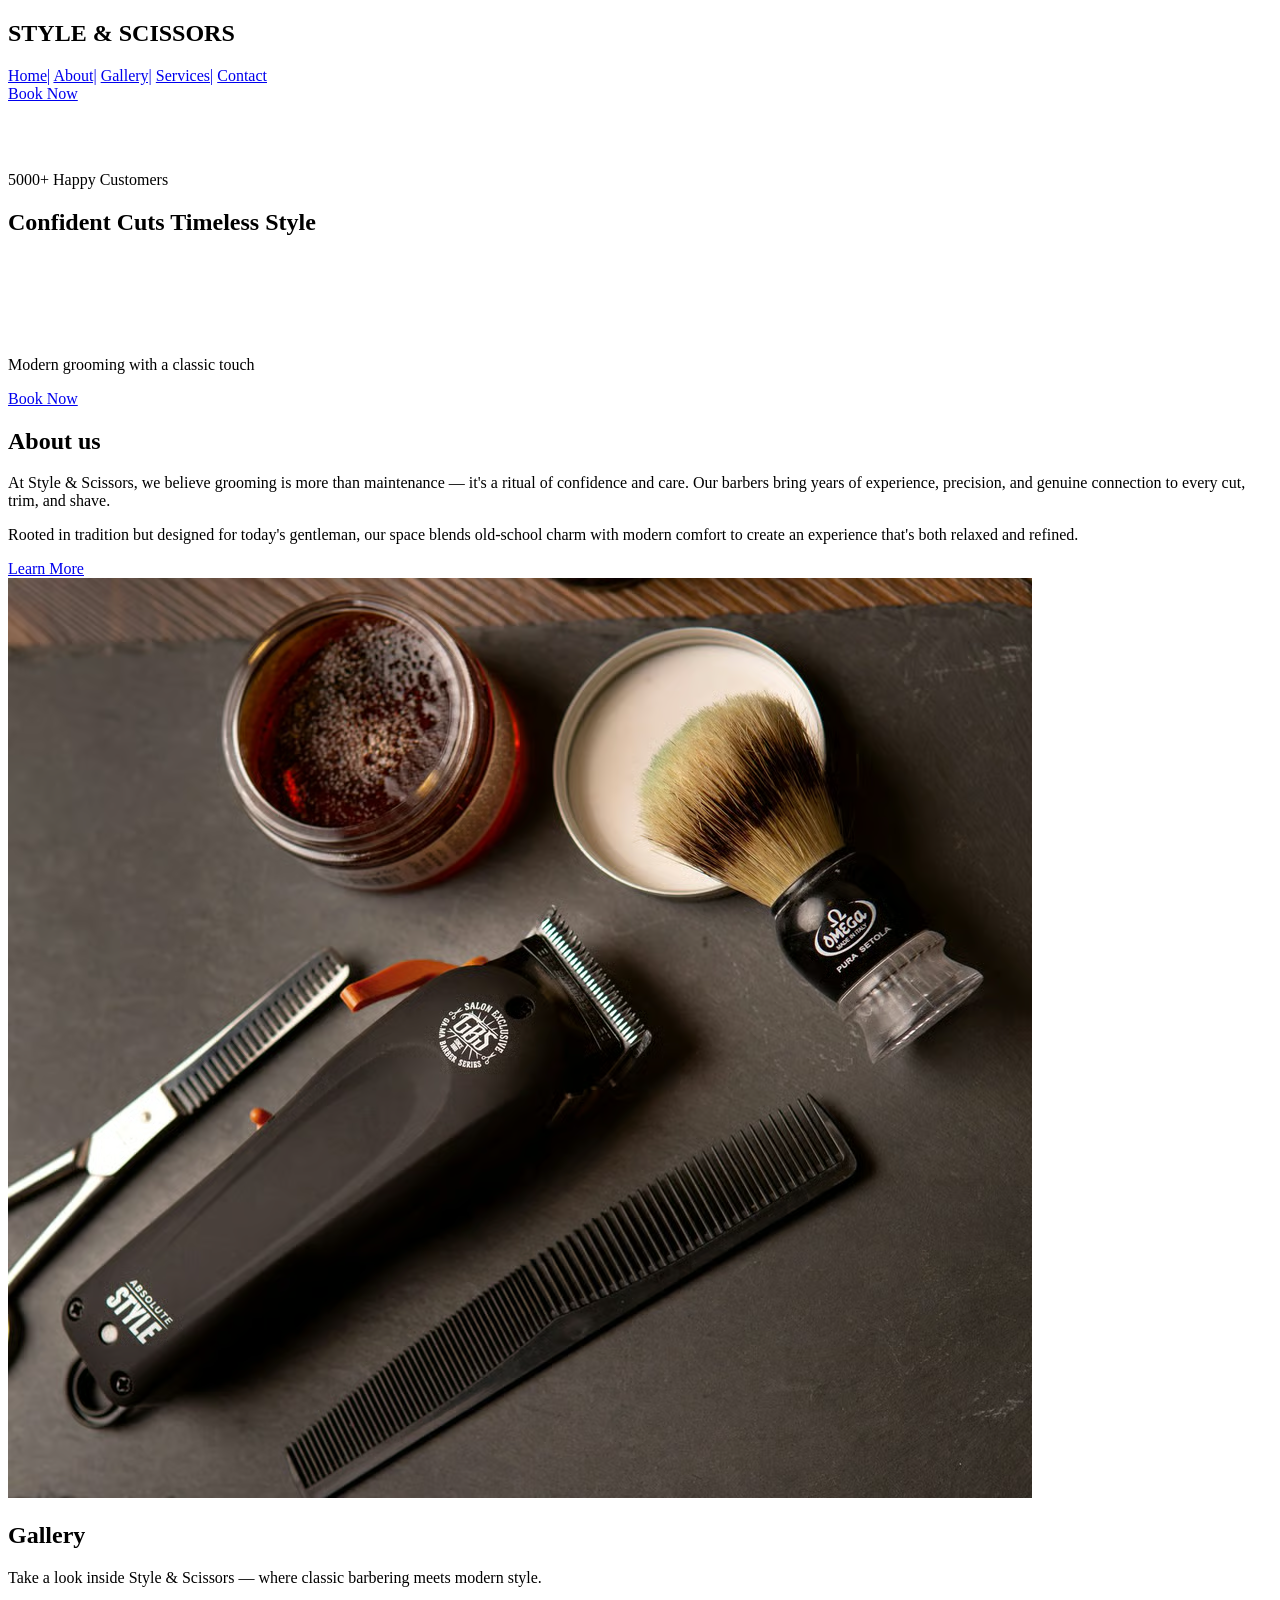
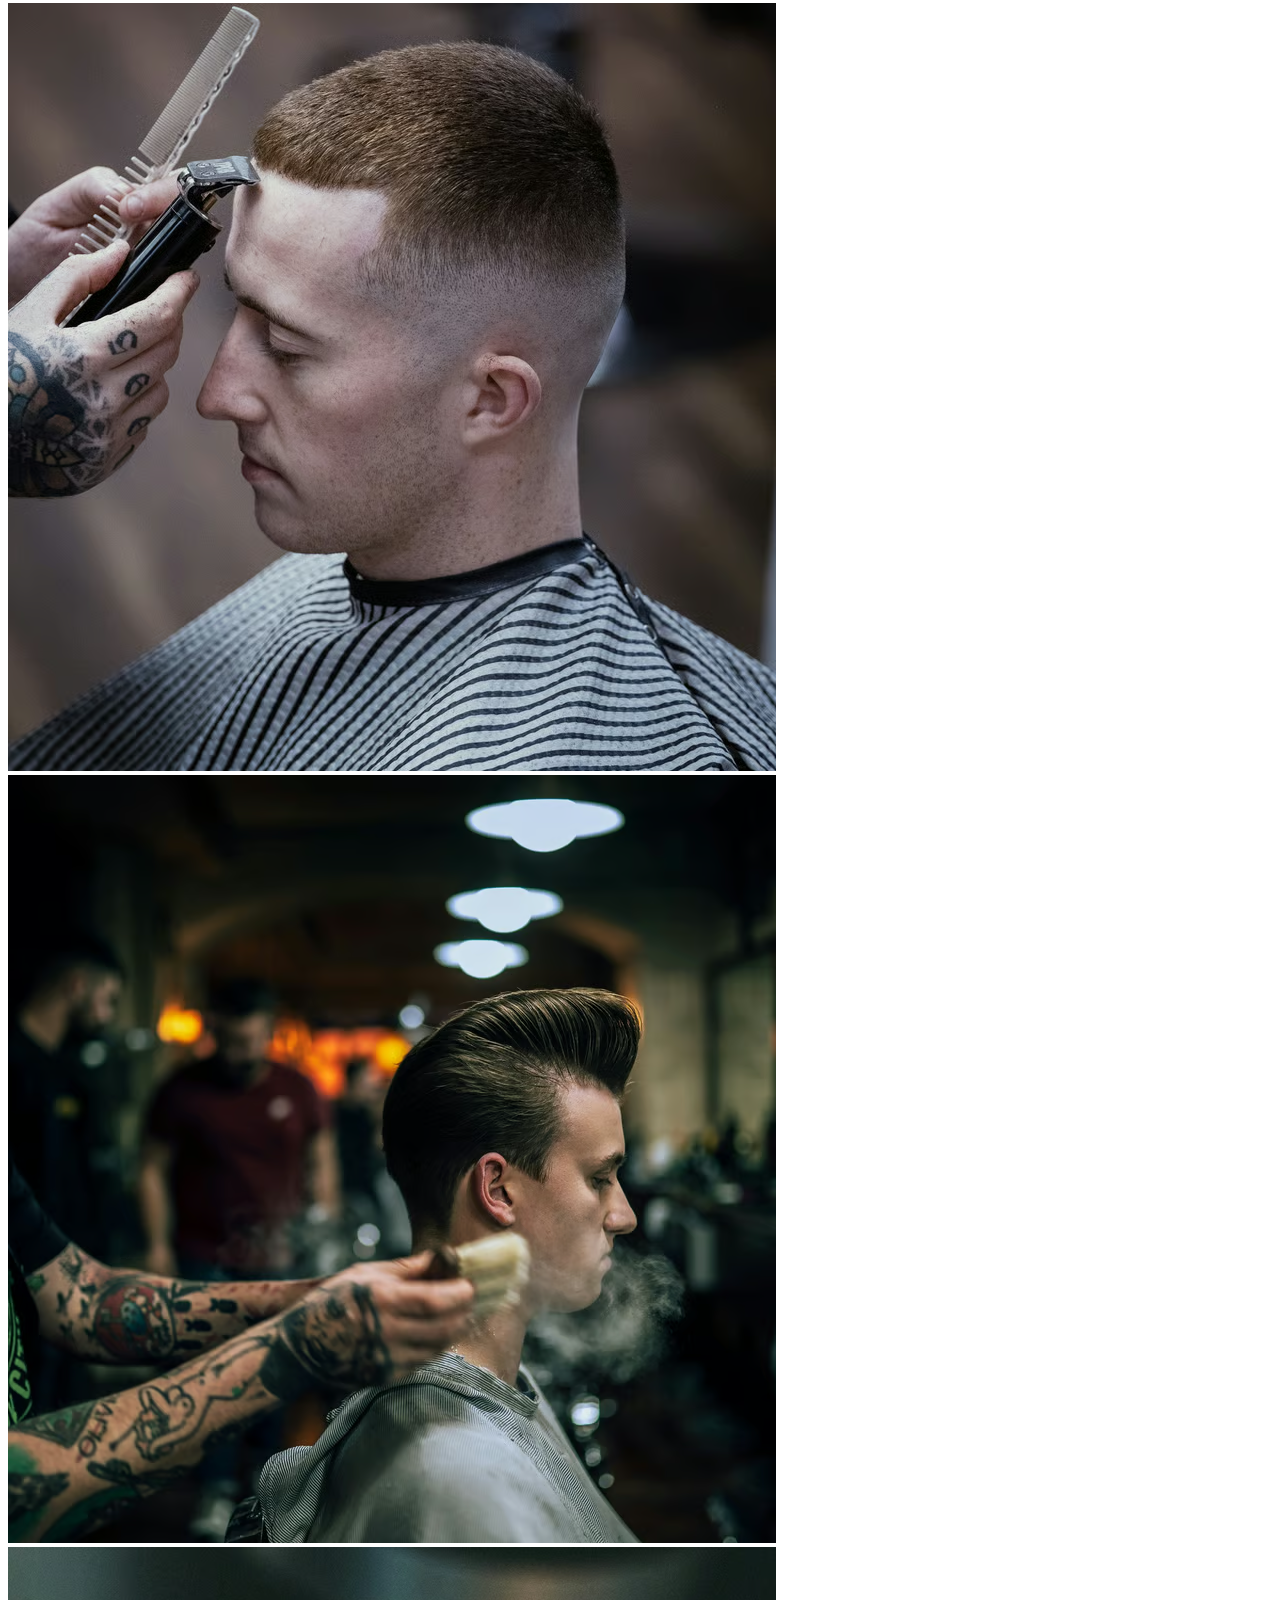
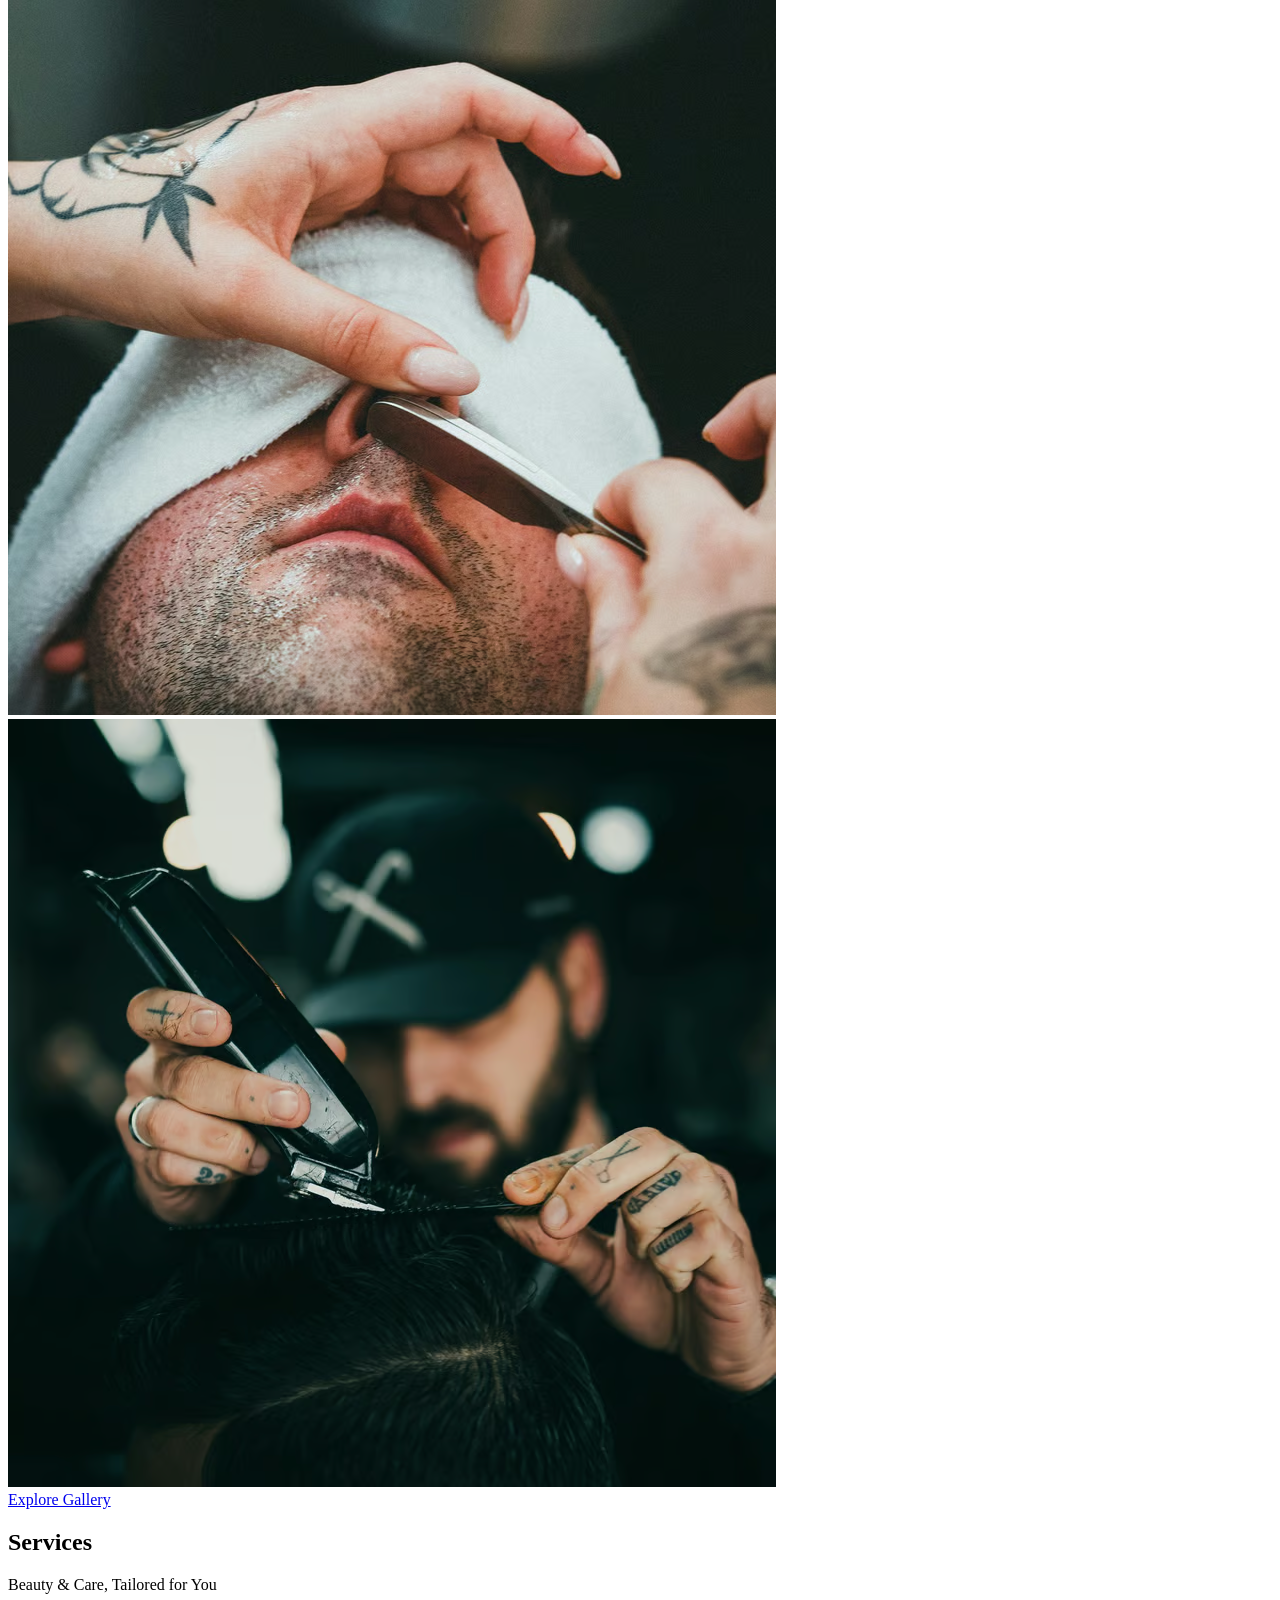
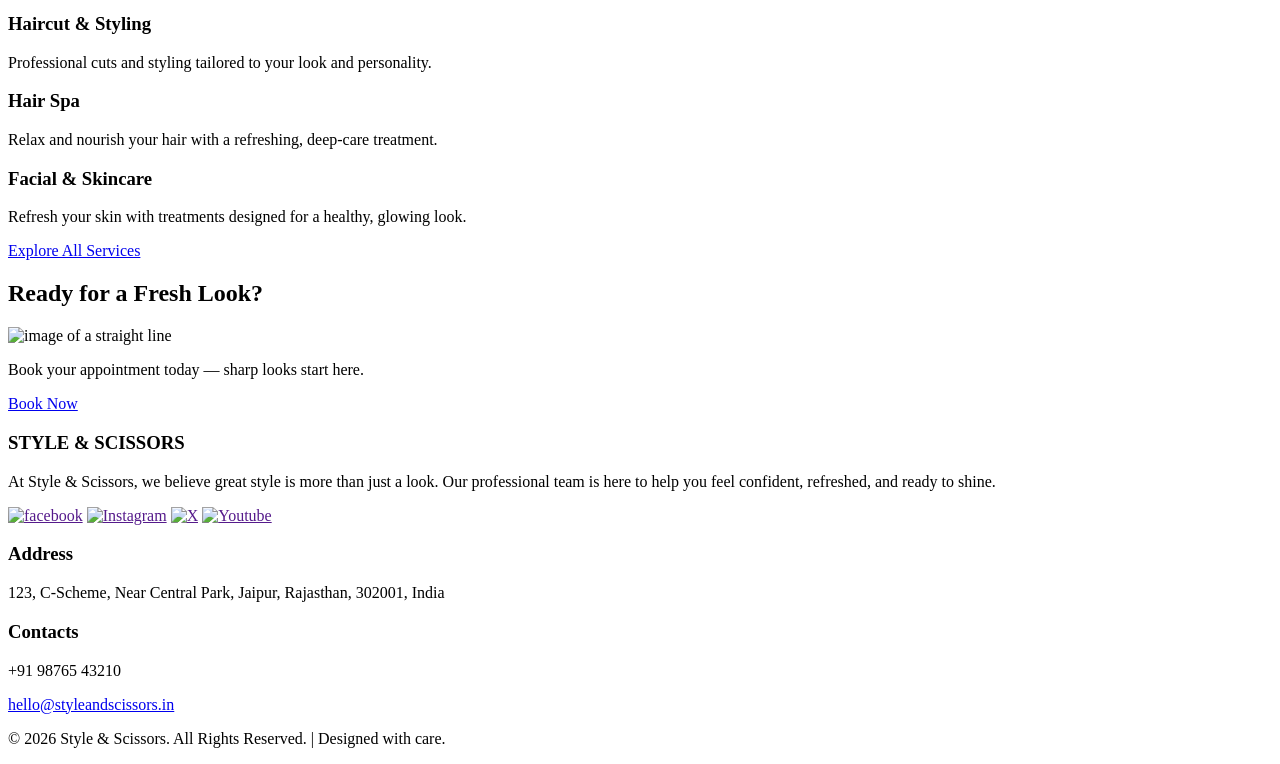
==== index.html @ ed8be176 "Initial commit" ====
<!DOCTYPE html>
<html lang="en">
<head>
    <meta charset="UTF-8">
    <meta name="viewport" content="width=device-width, initial-scale=1.0">
    <title>Style & Scissors | Home</title>
    <link rel="stylesheet" href="style.css">
</head>
<body>
    <nav>
        <div>
        <header>
            <h1>STYLE & SCISSORS</h1>
        </header>
            <div>
            <a href="index.html">Home|</a>
            <a href="about.html">About|</a>
            <a href="gallery.html">Gallery|</a>
            <a href="service.html">Services|</a>
            <a href="contact.html">Contact</a>
            </div>
        </div>
        <div>
            <a href="booking.html">Book Now</a>
        </div>
    </nav>
    <section>
        <div>
            <img src="white-5-stars.png" alt="image of five stars">      
            <p>5000+ Happy Customers</p>
        </div>
        <div>
            <h1>Confident Cuts Timeless Style</h1>
        </div>
        <div>
            <img src="divider-white.png" alt="image of a thin broad line">                  
        </div>
        <div>
            <p>Modern grooming with a classic touch</p>
        </div>
        <div>
            <a href="booking.html">Book Now</a>
        </div>
    </section>
    <section>
        <div>
            <div>
                <h2>About us</h2>
            </div>
            <div>
                <p>At Style & Scissors, we believe grooming is more than maintenance — it's a ritual of confidence and care. Our barbers bring years of experience, precision, and genuine connection to every cut, trim, and shave.</p>
            </div>
            <div>
                <p>Rooted in tradition but designed for today's gentleman, our space blends old-school charm with modern comfort to create an experience that's both relaxed and refined.</p>
            </div>
            <div>
            <a href="about.html">Learn More</a>
            </div>
        </div>
        <div>
            <img src="home-page-about-us.avif" alt="image of a grooming">
        </div>
    </section>
    <section>
        <div>
            <h2>Gallery</h2>
        </div>
        <div>
            <p>Take a look inside Style & Scissors — where classic barbering meets modern style.</p>
        </div>
        <div>
            <img src="homepage-gallery-pic-1.avif" alt="image of a haircut">
            <img src="homepage-gallery-pic-2.avif" alt="image of a haircut">
            <img src="homepage-gallery-pic-3.avif" alt="image of a haircut">
            <img src="homepage-gallery-pic-4.avif" alt="image of a haircut">
        </div>
        <div>
            <a href="gallery.html">Explore Gallery</a> 
        </div>
    </section>
    <section>
        <div>
            <h2>Services</h2>
        </div>
        <div>
            <p>Beauty & Care, Tailored for You</p>
        </div>
        <div>
            <div>
                <div>
                    <h3>Haircut & Styling</h3>
                </div>
                <div>
                    <p>Professional cuts and styling tailored to your look and personality.</p>
                </div>
            </div>
            <div>
                <div>
                    <h3>Hair Spa</h3>
                </div>
                <div>
                    <p>Relax and nourish your hair with a refreshing, deep-care treatment.</p>
                </div>
            </div>
            <div>
                <div>
                    <h3>Facial & Skincare</h3>
                </div>
                <div>
                    <p>Refresh your skin with treatments designed for a healthy, glowing look.</p>
                </div>
            </div>
        </div>
        <div>
            <a href="service.html">Explore All Services</a>
        </div>
    </section>
    <section>
        <div>
            <h2>Ready for a Fresh Look?</h2>
        </div>
        <div>
            <img src="" alt="image of a straight line ">
        </div>
        <div>
            <p>Book your appointment today — sharp looks start here.</p>
        </div>
        <div>
            <a href="booking.html">Book Now</a>
        </div>
    </section>
    <footer>
        <div>
           <div>
            <h3>STYLE & SCISSORS</h3>
           </div>
           <div>
            <p>At Style & Scissors, we believe great style is more than just a look. Our professional team is here to help you feel confident, refreshed, and ready to shine.</p>
           </div>
           <div>
            <a href=""><img src="" alt="facebook"></a>
            <a href=""><img src="" alt="Instagram"></a>
            <a href=""><img src="" alt="X"></a>
            <a href=""><img src="" alt="Youtube"></a>
           </div>
        </div>
        <div>
            <div>
                <h3>Address</h3>
            </div>
            <div>
                <p>123, C-Scheme, Near Central Park, Jaipur, Rajasthan, 302001, India</p>
            </div>
        </div>
        <div>
            <div>
                <h3>Contacts</h3>
            </div>
            <div>
                <p>+91 98765 43210</p>
                <p><a href="mailto:hello@styleandscissors.in">hello@styleandscissors.in</a></p>
            </div>
        </div>
        <div>
            <p>© 2026 Style & Scissors. All Rights Reserved. | Designed with care.</p>
        </div>
    </footer>
</body>
</html>
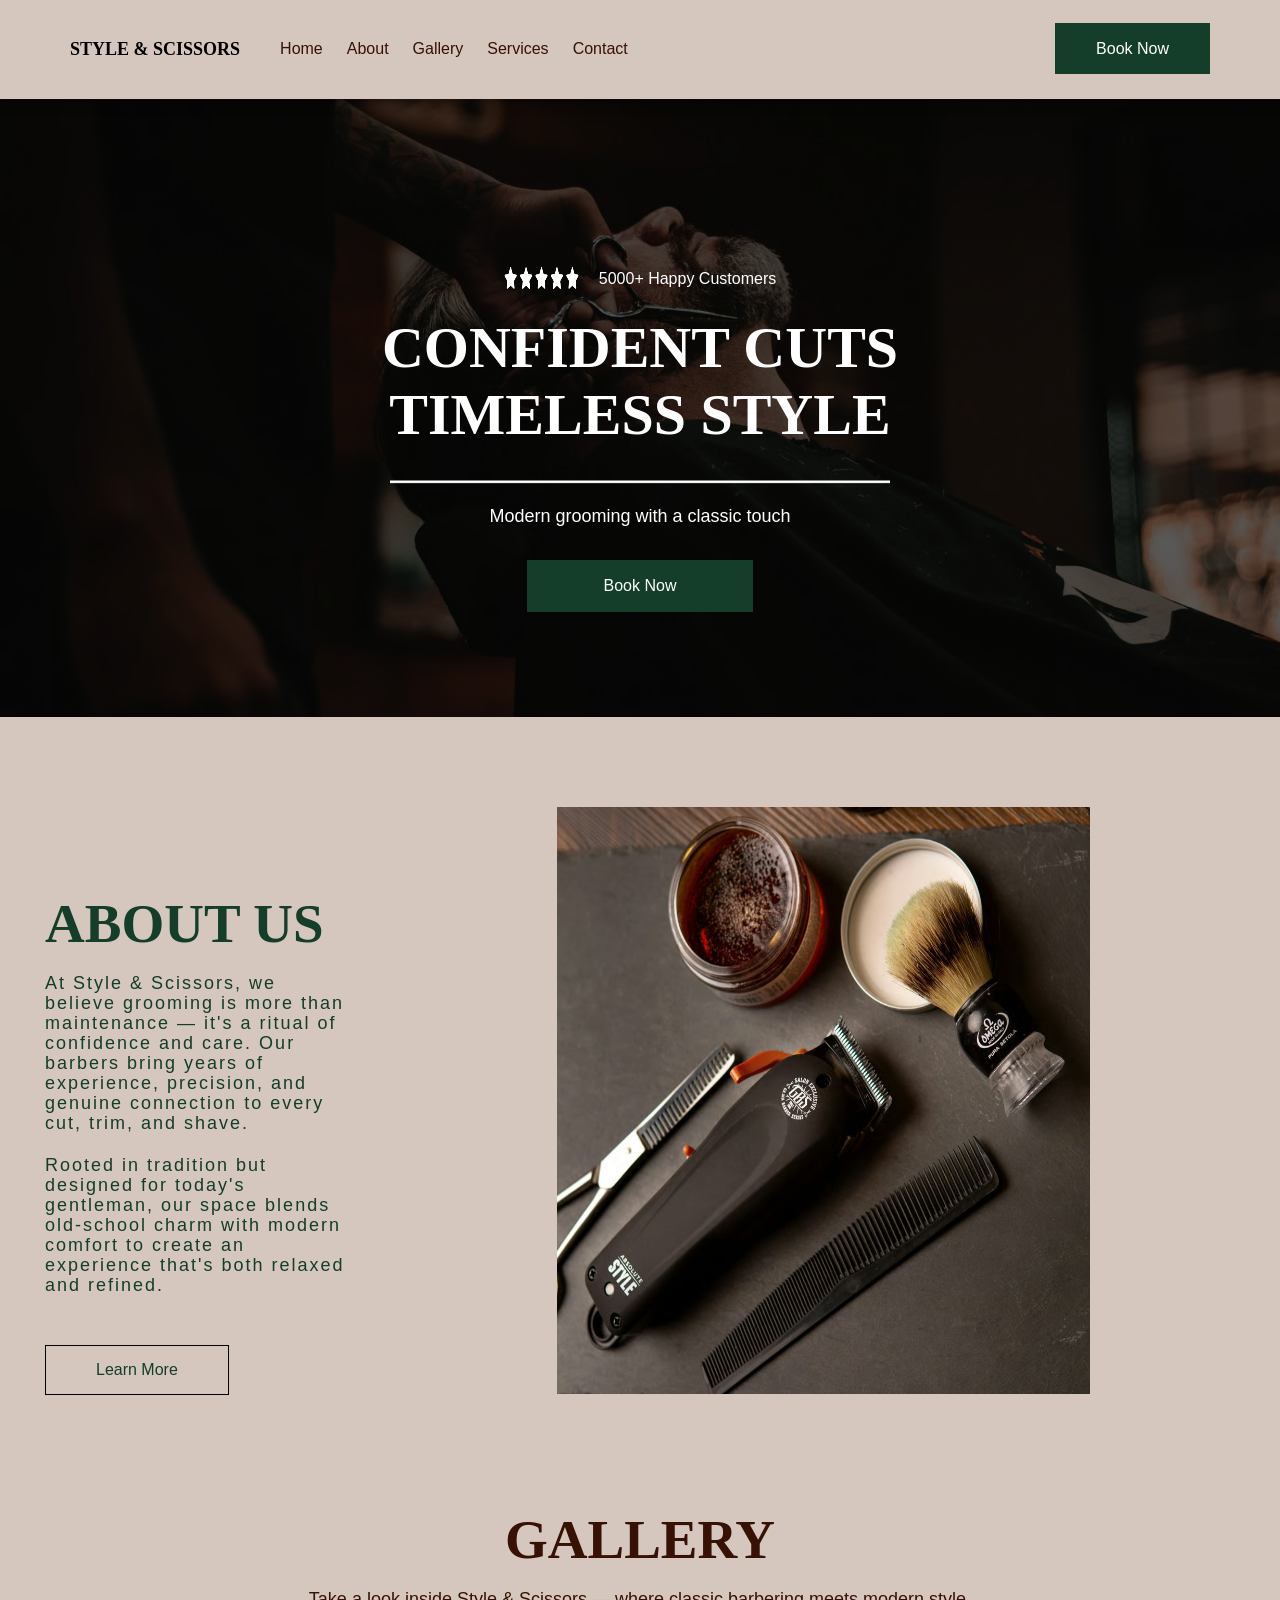
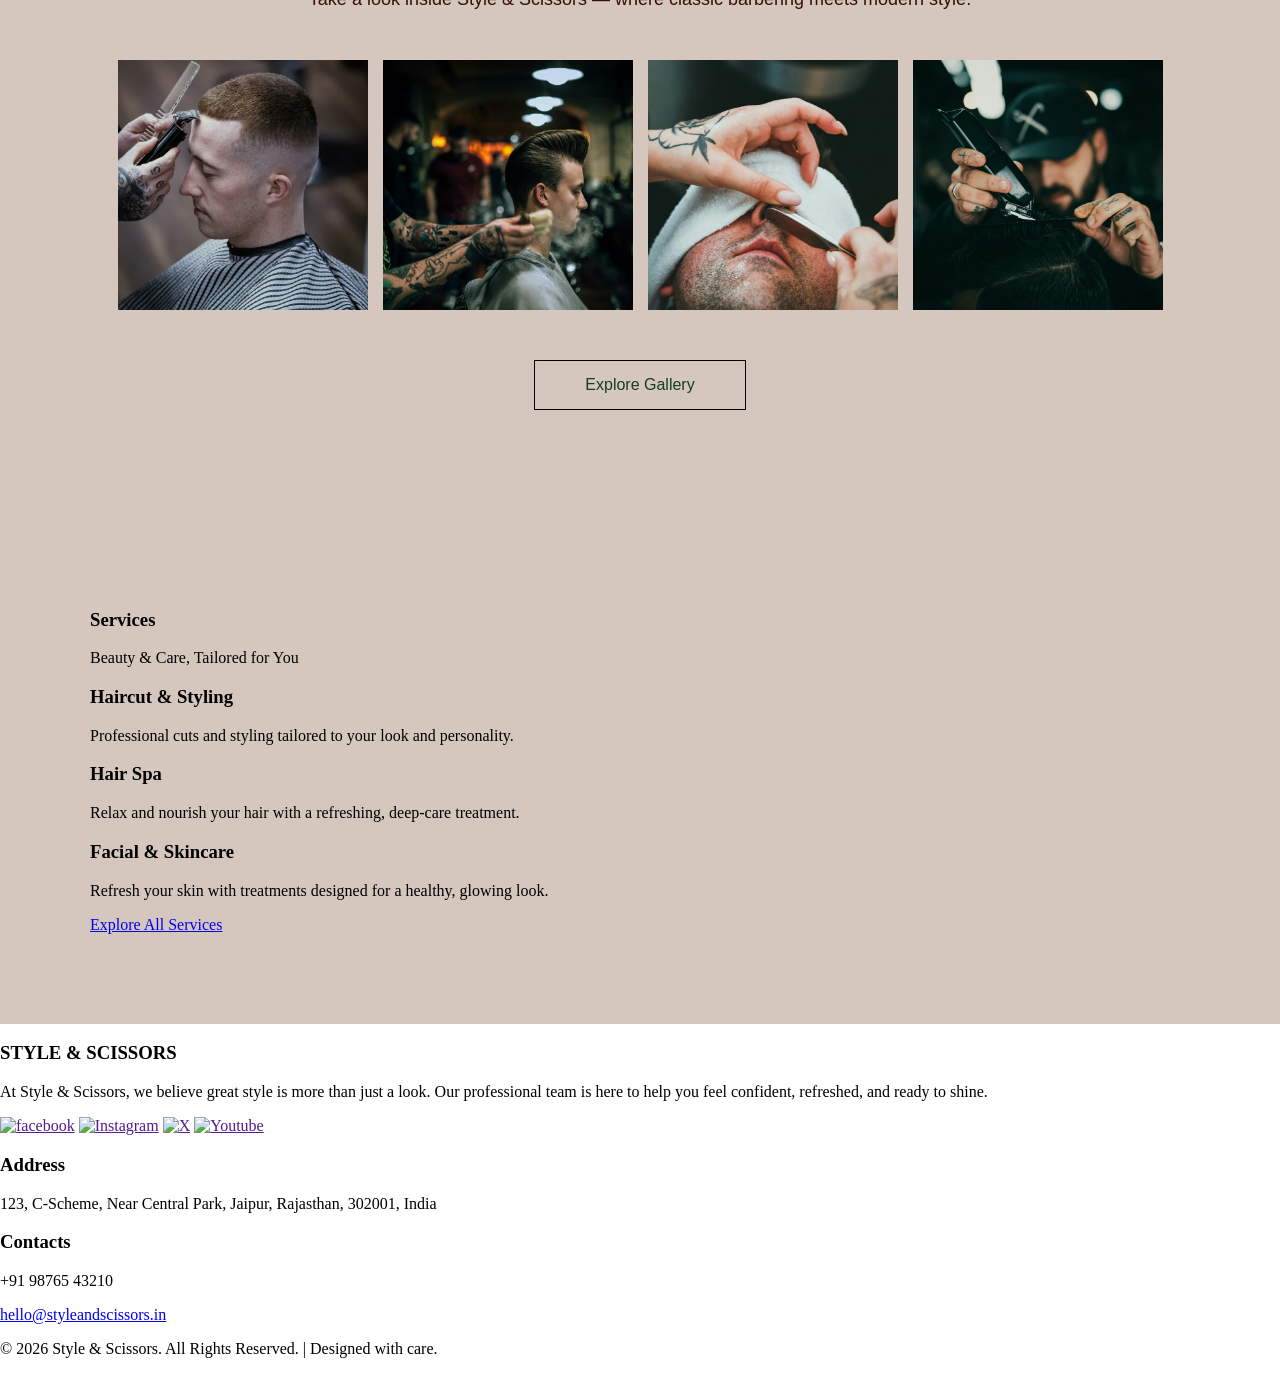
==== commit 0231bd78: "made changes in the html of the index page and majorly comleted the Css of index page" ====
--- a/index.html
+++ b/index.html
@@ -7,80 +7,83 @@
     <link rel="stylesheet" href="style.css">
 </head>
 <body>
-    <nav>
+    <nav id="homepage_navbar">
+        <div id="logo_nav_alingment_div">
+           <header id="home-page-logo-header">
+             <h1>STYLE & SCISSORS</h1>
+           </header>
+           <div id="navbar_links_home_page_div">
+            <a class="navbar_links_home_page" href="index.html">Home</a>
+            <a class="navbar_links_home_page" href="about.html">About</a>
+            <a class="navbar_links_home_page" href="gallery.html">Gallery</a>
+            <a class="navbar_links_home_page" href="service.html">Services</a>
+            <a class="navbar_links_home_page" href="contact.html">Contact</a>
+            </div>
+        </div>
+        <div id="booknow_link_navbar">
+            <a id="booknow_link_homepage" href="booking.html">Book Now</a>
+        </div>
+    </nav>
+    <section>
+        <img id="background_image_for_the_hero_section" src="background image home page.avif" alt="background image">
+    </section>
+    <section id="hero_section_homepage">
+        <div id="div_for_5stars_and_para">
+            <img id="id_for_herosection_5star" src="white-5-stars.png" alt="image of five stars">      
+            <p id="id_for_herosection_5000">5000+ Happy Customers</p>
+        </div>
+        <div >
+            <h1 id="for2ndh2inherosection">Confident Cuts<br>Timeless Style</h1>
+        </div>
+        <div id="id_for_herosection_divider_white">
+            <img id="id_for_herosection_divider_white_image" src="divider-white.png" alt="image of a thin broad line">                  
+        </div>
         <div>
-        <header>
-            <h1>STYLE & SCISSORS</h1>
-        </header>
+            <p id="for_tagline_hero_section">Modern grooming with a classic touch</p>
+        </div>
+        <div id="booknow_link_hero_section_div">
+            <a id="booknow_link_hero_section" href="booking.html">Book Now</a>
+        </div>
+    </section>
+    <section id="id_for_aboutus_section">
+        <div>
             <div>
-            <a href="index.html">Home|</a>
-            <a href="about.html">About|</a>
-            <a href="gallery.html">Gallery|</a>
-            <a href="service.html">Services|</a>
-            <a href="contact.html">Contact</a>
+                <h3 id="heading_for_about_us_section">About us</h3>
+            </div>
+            <div>
+                <p class="para_for_about_us_homepage">At Style & Scissors, we believe grooming is more than maintenance — it's a ritual of confidence and care. Our barbers bring years of experience, precision, and genuine connection to every cut, trim, and shave.</p>
+            </div>
+            <div>
+                <p class="para_for_about_us_homepage">Rooted in tradition but designed for today's gentleman, our space blends old-school charm with modern comfort to create an experience that's both relaxed and refined.</p>
+            </div>
+            <div id="learn_more_link_for_about_us_section_div">
+            <a id="learn_more_link_for_about_us_section" href="about.html">Learn More</a>
             </div>
         </div>
         <div>
-            <a href="booking.html">Book Now</a>
+            <img id="id_for_aboutsection_trimmer_brush_image" src="home-page-about-us.avif" alt="image of a grooming">
         </div>
-    </nav>
-    <section>
-        <div>
-            <img src="white-5-stars.png" alt="image of five stars">      
-            <p>5000+ Happy Customers</p>
+    </section>
+    <section id="id_for_gallery_section">
+        <div id="heading_for_gallery_section_div">
+            <h3 id="heading_for_gallery_section">Gallery</h3>
         </div>
         <div>
-            <h1>Confident Cuts Timeless Style</h1>
+            <p id="tagline_for_gallery_homepage">Take a look inside Style & Scissors — where classic barbering meets modern style.</p>
         </div>
-        <div>
-            <img src="divider-white.png" alt="image of a thin broad line">                  
+        <div id="div_for_gallery_images_homepage">
+            <img class="images_for_gallery_homepage" src="homepage-gallery-pic-1.avif" alt="image of a haircut">
+            <img class="images_for_gallery_homepage" src="homepage-gallery-pic-2.avif" alt="image of a haircut">
+            <img class="images_for_gallery_homepage" src="homepage-gallery-pic-3.avif" alt="image of a haircut">
+            <img class="images_for_gallery_homepage" src="homepage-gallery-pic-4.avif" alt="image of a haircut">
         </div>
-        <div>
-            <p>Modern grooming with a classic touch</p>
-        </div>
-        <div>
-            <a href="booking.html">Book Now</a>
+        <div id="explore_gallery_link_for_gallery_section_div">
+            <a id="explore_gallery_link_for_gallery_section" href="gallery.html">Explore Gallery</a> 
         </div>
     </section>
-    <section>
+    <section id="id_for_service_section">
         <div>
-            <div>
-                <h2>About us</h2>
-            </div>
-            <div>
-                <p>At Style & Scissors, we believe grooming is more than maintenance — it's a ritual of confidence and care. Our barbers bring years of experience, precision, and genuine connection to every cut, trim, and shave.</p>
-            </div>
-            <div>
-                <p>Rooted in tradition but designed for today's gentleman, our space blends old-school charm with modern comfort to create an experience that's both relaxed and refined.</p>
-            </div>
-            <div>
-            <a href="about.html">Learn More</a>
-            </div>
-        </div>
-        <div>
-            <img src="home-page-about-us.avif" alt="image of a grooming">
-        </div>
-    </section>
-    <section>
-        <div>
-            <h2>Gallery</h2>
-        </div>
-        <div>
-            <p>Take a look inside Style & Scissors — where classic barbering meets modern style.</p>
-        </div>
-        <div>
-            <img src="homepage-gallery-pic-1.avif" alt="image of a haircut">
-            <img src="homepage-gallery-pic-2.avif" alt="image of a haircut">
-            <img src="homepage-gallery-pic-3.avif" alt="image of a haircut">
-            <img src="homepage-gallery-pic-4.avif" alt="image of a haircut">
-        </div>
-        <div>
-            <a href="gallery.html">Explore Gallery</a> 
-        </div>
-    </section>
-    <section>
-        <div>
-            <h2>Services</h2>
+            <h3 id="heading_for_service_section">Services</h3>
         </div>
         <div>
             <p>Beauty & Care, Tailored for You</p>
@@ -113,20 +116,6 @@
         </div>
         <div>
             <a href="service.html">Explore All Services</a>
-        </div>
-    </section>
-    <section>
-        <div>
-            <h2>Ready for a Fresh Look?</h2>
-        </div>
-        <div>
-            <img src="" alt="image of a straight line ">
-        </div>
-        <div>
-            <p>Book your appointment today — sharp looks start here.</p>
-        </div>
-        <div>
-            <a href="booking.html">Book Now</a>
         </div>
     </section>
     <footer>
--- a/style.css
+++ b/style.css
@@ -0,0 +1,215 @@
+body{
+margin: 0;
+}
+#homepage_navbar{
+    display: flex;
+    justify-content: space-between;
+    align-items: center;
+    position: -webkit-sticky;
+    position: sticky;
+    top: 0;
+    z-index: 100;
+    background-color: rgb(213, 199, 190, 1);
+    padding: 24px 70px;
+    min-width: 0px;
+    box-shadow: 0px 0px 10px 1px rgb(0,0,0,0.65);
+}
+#logo_nav_alingment_div{
+    display: flex;
+    justify-content: space-between;
+    gap: 40px;
+    align-items: center;
+}
+#home-page-logo-header{
+    font-family: 'cinzel',serif;
+    font-size: 12px;
+}
+.navbar_links_home_page{
+    font-family: 'work sans', sans-serif;
+    font-size: 16px;
+    padding-right: 20px;
+    text-decoration: none;
+    color: rgb(55, 17, 3);
+    font-weight: 500px;
+}
+#booknow_link_homepage{
+    border: 2px solid #143d2a;
+    font-size: 16px;
+    padding: 15px 39px;
+    background-color: #143d2a;
+    text-decoration: none;
+    color: white;
+    font-family: 'work sans', sans-serif;
+}
+ #hero_section_homepage{
+    padding: 50px;
+} 
+#background_image_for_the_hero_section{
+    position: fixed;
+    z-index: -50;
+    height: 100%;
+    width: 100%;
+}
+#hero_section_homepage{
+    background-color: rgb(0,0,0,0.65);
+}
+#div_for_5stars_and_para{
+    display: flex;
+    justify-content: center;
+    gap: 20px;
+    align-items: center;
+    padding-top: 105px;
+    
+}
+#id_for_herosection_5star{
+    height: 25px;
+    width: 75px;
+}
+#id_for_herosection_5000{
+    font-family: 'work sans', sans-serif;
+    font-size: 16px;
+    color: white;
+    font-weight: 500;
+}
+#for2ndh2inherosection{
+    text-transform: uppercase;
+    color: white;
+    font-size: 58px;
+    font-weight: bolder;
+    font-family: 'cinzel',serif;
+    display: flex;
+    justify-content: center;
+    text-align: center;
+    margin: 10px 0;
+}
+#id_for_herosection_divider_white{
+    display: flex;
+    justify-content: center;
+    align-items: center;
+}
+#id_for_herosection_divider_white_image{
+    height: 100px;
+    width: 500px;
+    position: relative;
+    top: -25px;
+}
+#for_tagline_hero_section{
+    font-size: 18px;
+    color: white;
+    font-family: 'work sans', sans-serif;
+    display: flex;
+    justify-content: center;
+    align-items: center;
+    position: relative;
+    top: -70px;
+}
+#booknow_link_hero_section_div{
+    display: flex;
+    justify-content: center;
+    align-items: center;
+    position: relative;
+    top: -55px;
+}
+#booknow_link_hero_section{
+    border: 2px solid #143d2a;
+    font-size: 16px;
+    padding: 15px 75px;
+    background-color: #143d2a;
+    text-decoration: none;
+    color: white;
+    font-family: 'work sans', sans-serif;
+}
+#id_for_aboutus_section{
+    background-color: rgb(213, 199, 190, 1);
+    display: flex;
+    justify-content: space-between;
+    padding: 90px 90px 90px 45px;
+
+}
+#heading_for_about_us_section{
+    color: #143d2a;
+    font-family: 'cinzel',serif;
+    font-size: 55px;
+    margin-top: 85px;
+    margin-bottom: 10px;
+    text-transform: uppercase;
+}
+.para_for_about_us_homepage{
+    color: #143d2a;
+    font-size: 18px;
+    font-family: 'work sans', sans-serif;
+    text-align: start;
+    width: 60%;
+    line-height: 20px;
+    letter-spacing: 2px;
+    margin-bottom: 22px;
+}
+#learn_more_link_for_about_us_section_div{
+    display: flex;
+    justify-content: start;
+    margin-top: 50px;
+}
+#learn_more_link_for_about_us_section{
+    border: 1px solid black;
+    font-size: 16px;
+    padding: 15px 50px;
+    text-decoration: none;
+    color: #143d2a;
+    font-family: 'work sans', sans-serif;
+}
+#id_for_aboutsection_trimmer_brush_image{
+    height: 587px;
+    width: 533px;
+    padding-right: 100px;
+}
+#id_for_gallery_section{
+    background-color: rgb(213, 199, 190, 1);
+    padding-top: 20px;
+    padding-left: 90px;
+    padding-right: 90px;
+    padding-bottom:  90px;
+}
+#heading_for_gallery_section{
+    color: rgb(55, 17, 3);
+    font-family: 'cinzel',serif;
+    font-size: 55px;
+    text-transform: uppercase;
+    text-align: center;
+    margin-bottom: 0;
+    margin-top: 0;
+}
+#tagline_for_gallery_homepage{
+    color: rgb(55, 17, 3);
+    font-family: 'work sans', sans-serif;
+    font-size: 18px;
+    text-align: center;
+    font-weight: 500; 
+}
+#div_for_gallery_images_homepage{
+    display: grid;
+    grid-template-columns: repeat(4, 250px);
+    margin-top: 50px;
+    gap: 15px;
+    justify-content: center;
+}
+.images_for_gallery_homepage{
+    height: 250px;
+    width: 250px;
+}
+#explore_gallery_link_for_gallery_section_div{
+    display: flex;
+    justify-content: center;
+    margin-top: 50px;
+}
+#explore_gallery_link_for_gallery_section{
+    border: 1px solid black;
+    font-size: 16px;
+    padding: 15px 50px;
+    text-decoration: none;
+    color: #143d2a;
+    font-family: 'work sans', sans-serif;
+}
+#id_for_service_section{
+    background-color: rgb(213, 199, 190, 1);
+    padding: 90px;
+}
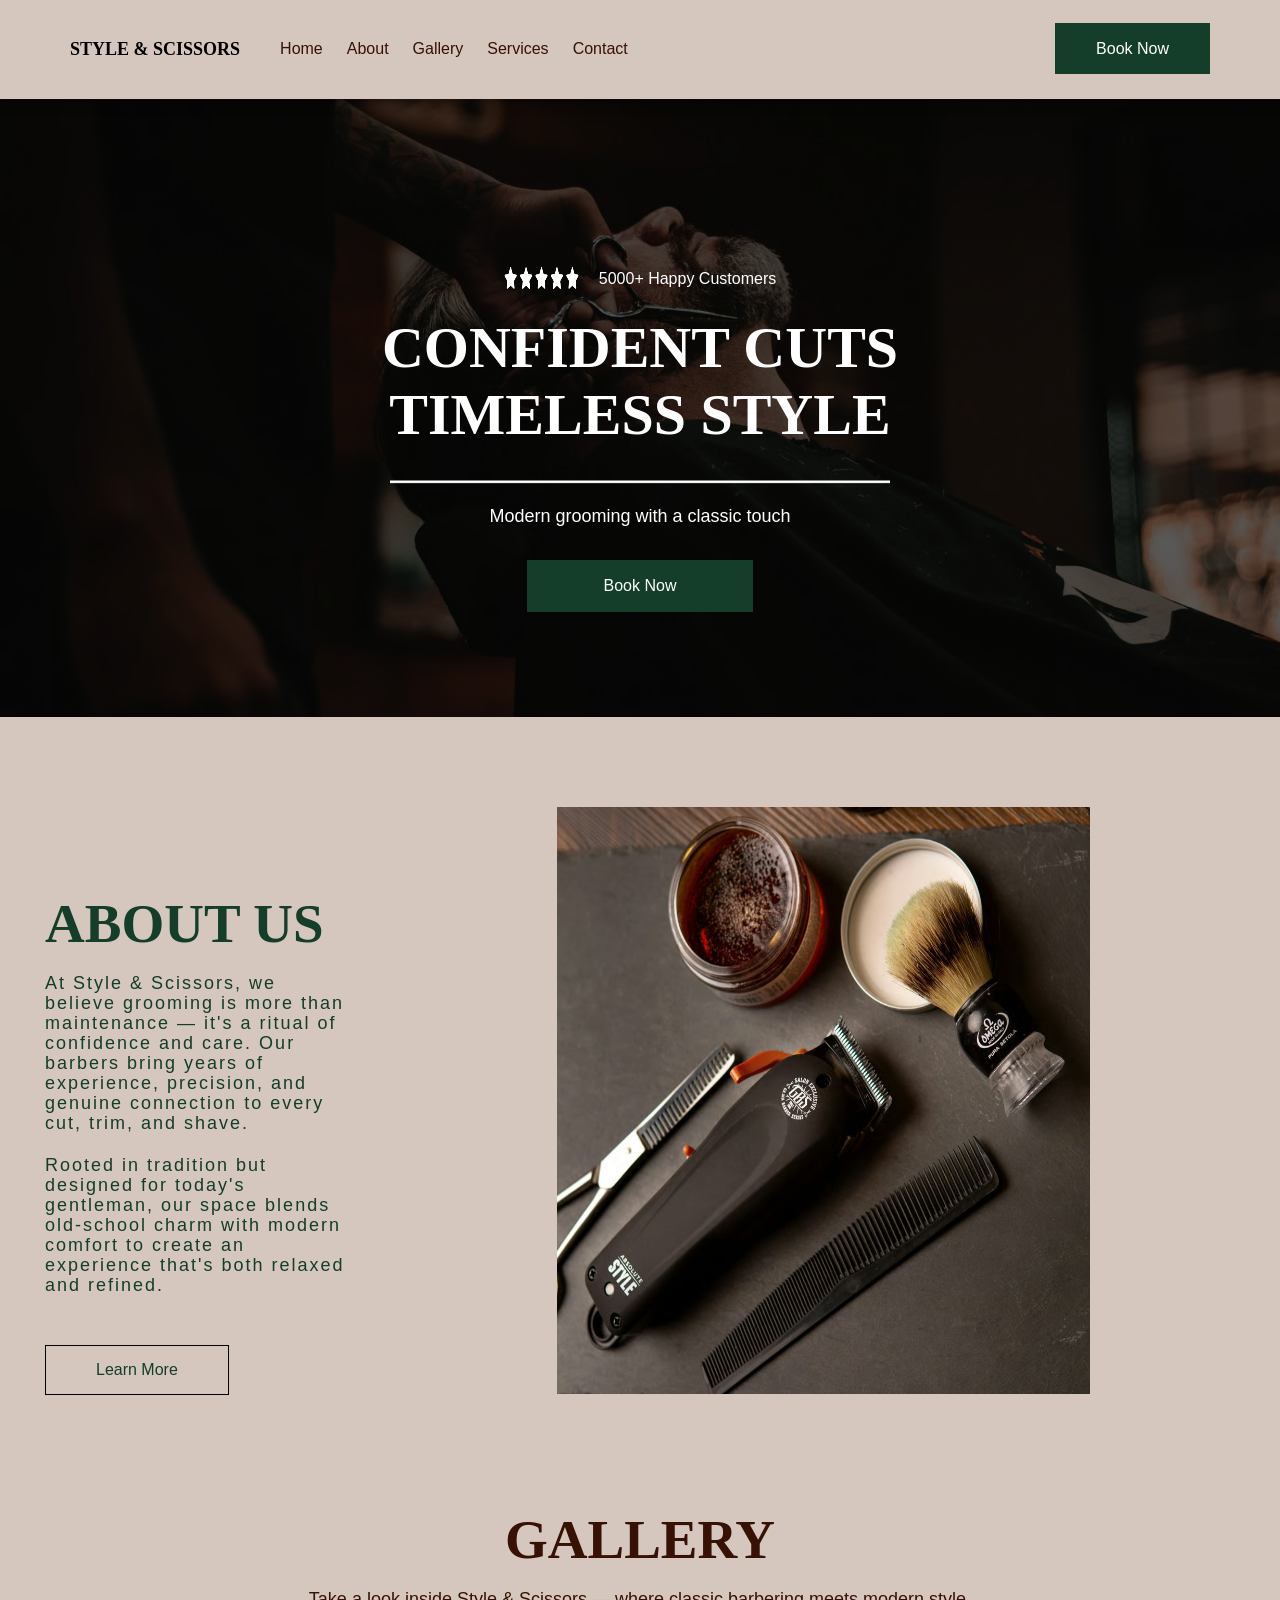
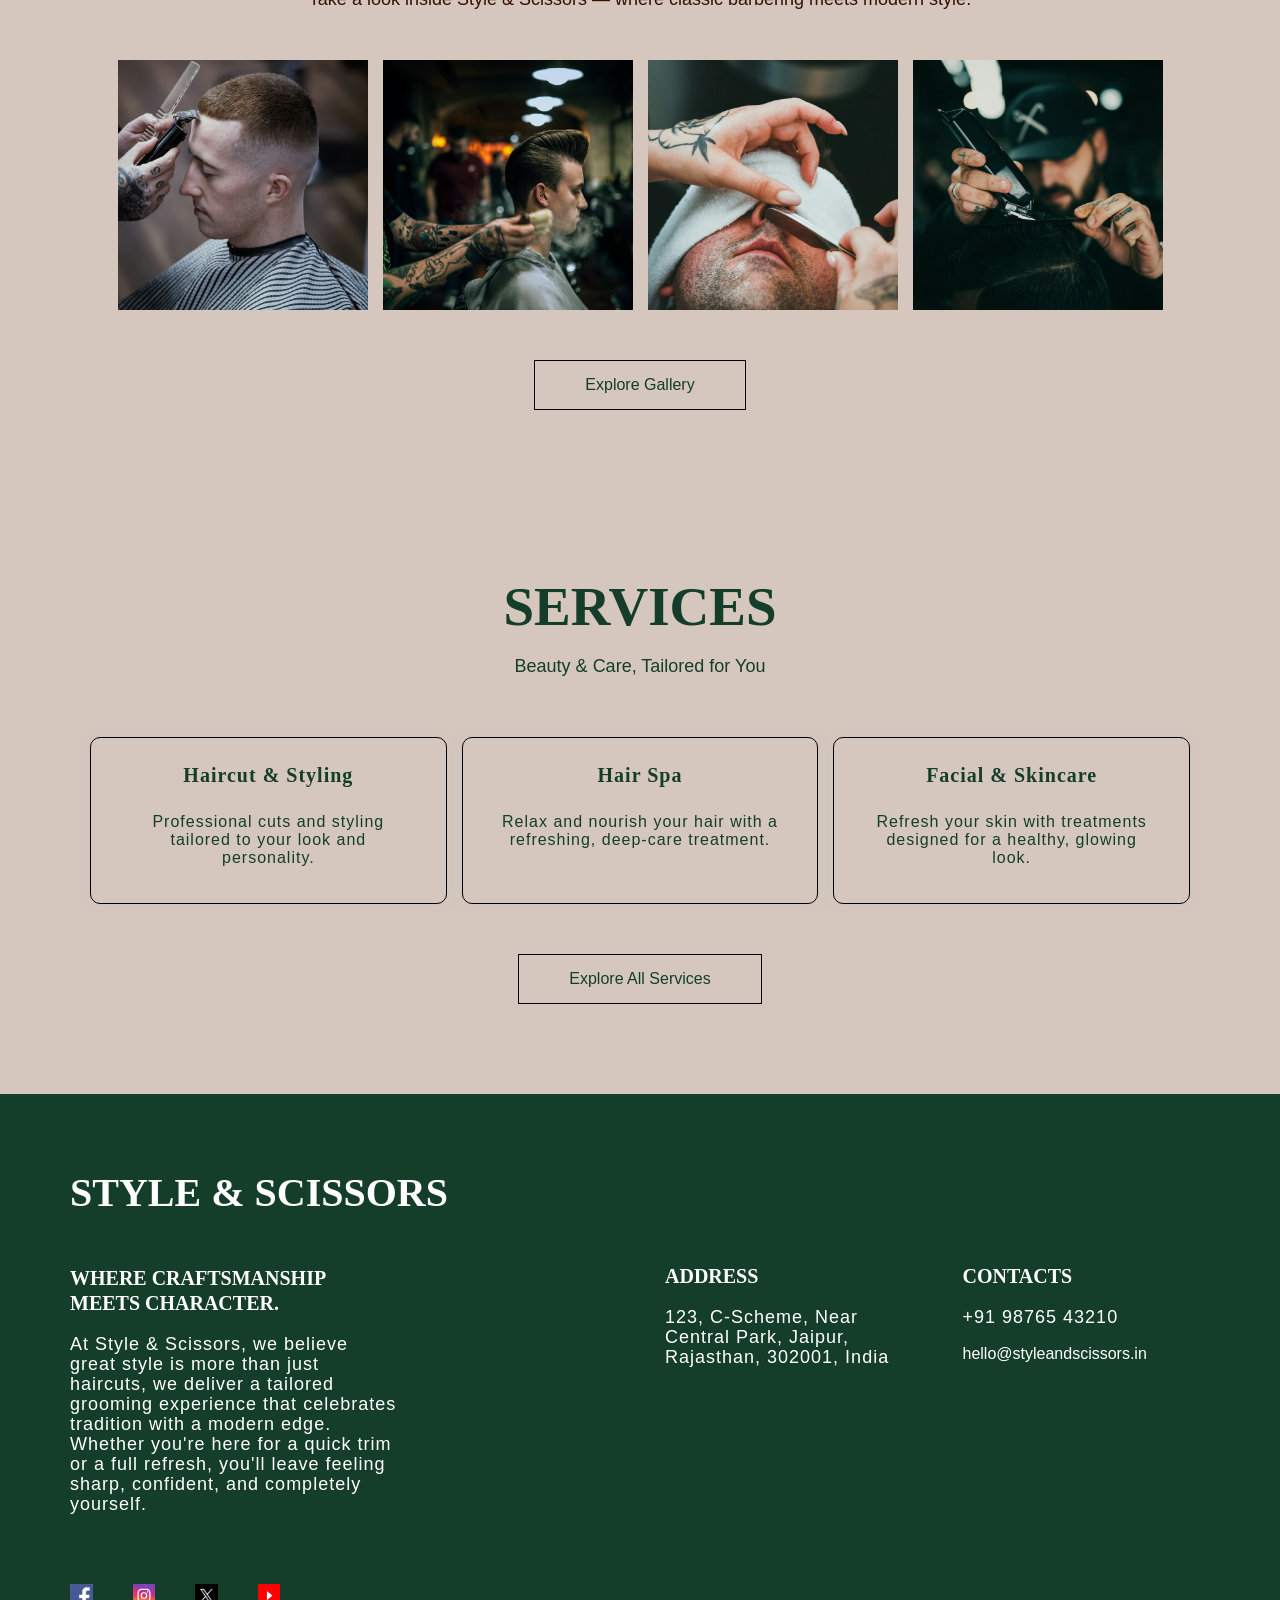
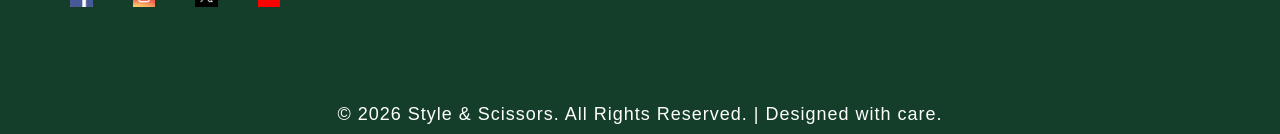
==== commit 602418c4: "added the images for links" ====
--- a/index.html
+++ b/index.html
@@ -4,7 +4,7 @@
     <meta charset="UTF-8">
     <meta name="viewport" content="width=device-width, initial-scale=1.0">
     <title>Style & Scissors | Home</title>
-    <link rel="stylesheet" href="style.css">
+    <link rel="stylesheet" href="style_homepage.css">
 </head>
 <body>
     <nav id="homepage_navbar">
@@ -86,73 +86,80 @@
             <h3 id="heading_for_service_section">Services</h3>
         </div>
         <div>
-            <p>Beauty & Care, Tailored for You</p>
+            <p id="tagline_for_service_homepage">Beauty & Care, Tailored for You</p>
         </div>
+        <div id="div_for_service_section_3_kinds_of_services">
+            <div class="single_section_div_for_services_homepage">
+                <div>
+                    <h4 class="heading_for_servies_in_homepage">Haircut & Styling</h4>
+                </div>
+                <div class="descripiton_for_services_at_homepage_div">
+                    <p class="descripiton_for_services_at_homepage">Professional cuts and styling tailored to your look and personality.</p>
+                </div>
+            </div>
+            <div class="single_section_div_for_services_homepage">
+                <div>
+                    <h4 class="heading_for_servies_in_homepage">Hair Spa</h4>
+                </div>
+                <div class="descripiton_for_services_at_homepage_div">
+                    <p class="descripiton_for_services_at_homepage">Relax and nourish your hair with a refreshing, deep-care treatment.</p>
+                </div>
+            </div>
+            <div class="single_section_div_for_services_homepage">
+                <div>
+                    <h4 class="heading_for_servies_in_homepage">Facial & Skincare</h4>
+                </div>
+                <div class="descripiton_for_services_at_homepage_div">
+                    <p class="descripiton_for_services_at_homepage">Refresh your skin with treatments designed for a healthy, glowing look.</p>
+                </div>
+            </div>
+        </div>
+        <div id="explore_services_link_for_services_section_div">
+            <a id="explore_services_link_for_services_section" href="service.html">Explore All Services</a>
+        </div>
+    </section>
+    <footer id="footer_for_homepage" >
+    <div id="align_div_for_footer_for_homepage">
         <div>
+           <div>
+            <h3 id="heading_for_footer">STYLE & SCISSORS</h3>
+           </div>
+           <div>
+            <h4 id="second_tagline_for_footer_section">where craftsmanship meets character.</h4>
+           </div>
+           <div>
+            <p id="descripiton_for_footer_at_homepage">At Style & Scissors, we believe great style is more than just haircuts, we deliver a tailored grooming experience that celebrates tradition with a modern edge. Whether you're here for a quick trim or a full refresh, you'll leave feeling sharp, confident, and completely yourself.</p>
+           </div>
+           <div id="footer_links_div_homepage">
+            <a class="footer_links_homepage" href=""><img class="footer_links_img_homepage" src="facebook_img.png" alt="facebook"></a>
+            <a class="footer_links_homepage" href=""><img class="footer_links_img_homepage" src="insta_logo.jpg" alt="Instagram"></a>
+            <a class="footer_links_homepage" href=""><img class="footer_links_img_homepage" src="logo for twitter.png" alt="X"></a>
+            <a class="footer_links_homepage" href=""><img class="footer_links_img_homepage" src="youtube logo.png" alt="Youtube"></a>
+           </div>
+        </div>
+        <div id="div_for_address_and_contacts_in_footer">
             <div>
-                <div>
-                    <h3>Haircut & Styling</h3>
+                <div >
+                   <h4 class="address_contact_heading_for_footer_section">Address</h4>
                 </div>
                 <div>
-                    <p>Professional cuts and styling tailored to your look and personality.</p>
+                   <p class="information_address_contact_para_homepage">123, C-Scheme, Near Central Park, Jaipur, Rajasthan, 302001, India</p>
                 </div>
             </div>
             <div>
                 <div>
-                    <h3>Hair Spa</h3>
+                   <h4 class="address_contact_heading_for_footer_section">Contacts</h4>
                 </div>
                 <div>
-                    <p>Relax and nourish your hair with a refreshing, deep-care treatment.</p>
-                </div>
-            </div>
-            <div>
-                <div>
-                    <h3>Facial & Skincare</h3>
-                </div>
-                <div>
-                    <p>Refresh your skin with treatments designed for a healthy, glowing look.</p>
+                <p class="information_address_contact_para_homepage">+91 98765 43210</p>
+                <p><a id="information_contact_para_email_homepage" href="mailto:hello@styleandscissors.in">hello@styleandscissors.in</a></p>
                 </div>
             </div>
         </div>
-        <div>
-            <a href="service.html">Explore All Services</a>
-        </div>
-    </section>
-    <footer>
-        <div>
-           <div>
-            <h3>STYLE & SCISSORS</h3>
-           </div>
-           <div>
-            <p>At Style & Scissors, we believe great style is more than just a look. Our professional team is here to help you feel confident, refreshed, and ready to shine.</p>
-           </div>
-           <div>
-            <a href=""><img src="" alt="facebook"></a>
-            <a href=""><img src="" alt="Instagram"></a>
-            <a href=""><img src="" alt="X"></a>
-            <a href=""><img src="" alt="Youtube"></a>
-           </div>
-        </div>
-        <div>
-            <div>
-                <h3>Address</h3>
-            </div>
-            <div>
-                <p>123, C-Scheme, Near Central Park, Jaipur, Rajasthan, 302001, India</p>
-            </div>
-        </div>
-        <div>
-            <div>
-                <h3>Contacts</h3>
-            </div>
-            <div>
-                <p>+91 98765 43210</p>
-                <p><a href="mailto:hello@styleandscissors.in">hello@styleandscissors.in</a></p>
-            </div>
-        </div>
-        <div>
-            <p>© 2026 Style & Scissors. All Rights Reserved. | Designed with care.</p>
-        </div>
+    </div>
+    <div>
+        <p id="copyright_for_footer_para">© 2026 Style & Scissors. All Rights Reserved. | Designed with care.</p>
+    </div>
     </footer>
 </body>
 </html>
--- a/style_homepage.css
+++ b/style_homepage.css
@@ -0,0 +1,383 @@
+body{
+margin: 0;
+}
+#homepage_navbar{
+    display: flex;
+    justify-content: space-between;
+    align-items: center;
+    position: -webkit-sticky;
+    position: sticky;
+    top: 0;
+    z-index: 100;
+    background-color: rgb(213, 199, 190, 1);
+    padding: 24px 70px;
+    min-width: 0px;
+    box-shadow: 0px 0px 10px 1px rgb(0,0,0,0.65);
+}
+#logo_nav_alingment_div{
+    display: flex;
+    justify-content: space-between;
+    gap: 40px;
+    align-items: center;
+}
+#home-page-logo-header{
+    font-family: 'cinzel',serif;
+    font-size: 12px;
+}
+.navbar_links_home_page{
+    font-family: 'work sans', sans-serif;
+    font-size: 16px;
+    padding-right: 20px;
+    text-decoration: none;
+    color: rgb(55, 17, 3);
+    font-weight: 500;
+}
+#booknow_link_homepage{
+    border: 2px solid #143d2a;
+    font-size: 16px;
+    padding: 15px 39px;
+    background-color: #143d2a;
+    text-decoration: none;
+    color: white;
+    font-family: 'work sans', sans-serif;
+}
+ #hero_section_homepage{
+    padding: 50px;
+    background-color: rgb(0,0,0,0.65);
+
+} 
+#background_image_for_the_hero_section{
+    position: fixed;
+    z-index: -50;
+    height: 100%;
+    width: 100%;
+}
+#div_for_5stars_and_para{
+    display: flex;
+    justify-content: center;
+    gap: 20px;
+    align-items: center;
+    padding-top: 105px;
+    
+}
+#id_for_herosection_5star{
+    height: 25px;
+    width: 75px;
+}
+#id_for_herosection_5000{
+    font-family: 'work sans', sans-serif;
+    font-size: 16px;
+    color: white;
+    font-weight: 500;
+}
+#for2ndh2inherosection{
+    text-transform: uppercase;
+    color: white;
+    font-size: 58px;
+    font-weight: bolder;
+    font-family: 'cinzel',serif;
+    display: flex;
+    justify-content: center;
+    text-align: center;
+    margin: 10px 0;
+}
+#id_for_herosection_divider_white{
+    display: flex;
+    justify-content: center;
+    align-items: center;
+}
+#id_for_herosection_divider_white_image{
+    height: 100px;
+    width: 500px;
+    position: relative;
+    top: -25px;
+}
+#for_tagline_hero_section{
+    font-size: 18px;
+    color: white;
+    font-family: 'work sans', sans-serif;
+    display: flex;
+    justify-content: center;
+    align-items: center;
+    position: relative;
+    top: -70px;
+}
+#booknow_link_hero_section_div{
+    display: flex;
+    justify-content: center;
+    align-items: center;
+    position: relative;
+    top: -55px;
+}
+#booknow_link_hero_section{
+    border: 2px solid #143d2a;
+    font-size: 16px;
+    padding: 15px 75px;
+    background-color: #143d2a;
+    text-decoration: none;
+    color: white;
+    font-family: 'work sans', sans-serif;
+}
+#id_for_aboutus_section{
+    background-color: rgb(213, 199, 190, 1);
+    display: flex;
+    justify-content: space-between;
+    padding: 90px 90px 90px 45px;
+
+}
+#heading_for_about_us_section{
+    color: #143d2a;
+    font-family: 'cinzel',serif;
+    font-size: 55px;
+    margin-top: 85px;
+    margin-bottom: 10px;
+    text-transform: uppercase;
+}
+.para_for_about_us_homepage{
+    color: #143d2a;
+    font-size: 18px;
+    font-family: 'work sans', sans-serif;
+    text-align: start;
+    width: 60%;
+    line-height: 20px;
+    letter-spacing: 2px;
+    margin-bottom: 22px;
+}
+#learn_more_link_for_about_us_section_div{
+    display: flex;
+    justify-content: start;
+    margin-top: 50px;
+}
+#learn_more_link_for_about_us_section{
+    border: 1px solid black;
+    font-size: 16px;
+    padding: 15px 50px;
+    text-decoration: none;
+    color: #143d2a;
+    font-family: 'work sans', sans-serif;
+}
+#id_for_aboutsection_trimmer_brush_image{
+    height: 587px;
+    width: 533px;
+    padding-right: 100px;
+}
+#id_for_gallery_section{
+    background-color: rgb(213, 199, 190, 1);
+    padding-top: 20px;
+    padding-left: 90px;
+    padding-right: 90px;
+    padding-bottom:  90px;
+}
+#heading_for_gallery_section{
+    color: rgb(55, 17, 3);
+    font-family: 'cinzel',serif;
+    font-size: 55px;
+    text-transform: uppercase;
+    text-align: center;
+    margin-bottom: 0;
+    margin-top: 0;
+}
+#tagline_for_gallery_homepage{
+    color: rgb(55, 17, 3);
+    font-family: 'work sans', sans-serif;
+    font-size: 18px;
+    text-align: center;
+    font-weight: 500; 
+}
+#div_for_gallery_images_homepage{
+    display: grid;
+    grid-template-columns: repeat(4, 250px);
+    margin-top: 50px;
+    gap: 15px;
+    justify-content: center;
+}
+.images_for_gallery_homepage{
+    height: 250px;
+    width: 250px;
+}
+#explore_gallery_link_for_gallery_section_div{
+    display: flex;
+    justify-content: center;
+    margin-top: 50px;
+}
+#explore_gallery_link_for_gallery_section{
+    border: 1px solid black;
+    font-size: 16px;
+    padding: 15px 50px;
+    text-decoration: none;
+    color: #143d2a;
+    font-family: 'work sans', sans-serif;
+}
+#id_for_service_section{
+    background-color: rgb(213, 199, 190, 1);
+    padding-top: 20px;
+    padding-left: 90px;
+    padding-right: 90px;
+    padding-bottom:  90px;
+}
+#heading_for_service_section{
+    color: #143d2a;
+    font-family: 'cinzel',serif;
+    font-size: 55px;
+    text-transform: uppercase;
+    text-align: center;
+    margin-bottom: 10px;
+}
+#tagline_for_service_homepage{
+    color: #143d2a;
+    font-family: 'work sans', sans-serif;
+    font-size: 18px;
+    text-align: center;
+    font-weight: 500;
+    
+}
+#div_for_service_section_3_kinds_of_services{
+    display: grid;
+    grid-template-columns: 1fr 1fr 1fr;
+    gap: 15px;
+    margin-top: 50px;
+}
+.single_section_div_for_services_homepage{
+    border: 1px solid black;
+    box-shadow: 0px 0px 10px 0px rgba(195.5, 195.5, 195.5, 0.5);
+    border-radius: 10px;
+    margin-top: 10px;
+    min-width: 0px;
+    letter-spacing: 1px;
+}
+.heading_for_servies_in_homepage{
+    text-align: center;
+    font-size: 20px;
+    color: #143d2a;
+    font-family: 'cinzel',serif;
+    text-transform: capitalize;
+    margin-bottom: 10px;
+}
+.descripiton_for_services_at_homepage_div{
+    display: flex;
+    justify-content: center;
+    margin-bottom: 20px;
+}
+.descripiton_for_services_at_homepage{
+    color: #143d2a;
+    font-family: 'work sans', sans-serif;
+    font-size: 16px;
+    text-align: center;
+    font-weight: 500;
+    width: 80%;
+}
+#explore_services_link_for_services_section_div{
+    display: flex;
+    justify-content: center;
+    margin-top: 50px;
+}
+#explore_services_link_for_services_section{
+    border: 1px solid black;
+    font-size: 16px;
+    padding: 15px 50px;
+    text-decoration: none;
+    color: #143d2a;
+    font-family: 'work sans', sans-serif;
+}
+#footer_for_homepage{
+    background-color: #143d2a;
+    
+}
+#align_div_for_footer_for_homepage{
+    display: flex;
+    gap: 50px;
+    padding:75px 70px;
+}
+#align_div_for_footer_for_homepage > div{
+    flex: 1;
+}
+#heading_for_footer{
+    margin-top:0;
+    font-size: 40px;
+    color: white;
+    font-family: 'cinzel',serif;
+    text-transform: uppercase;
+    margin-bottom: 50px;
+}
+#second_tagline_for_footer_section{
+    margin-top:0;
+    font-size: 20px;
+    color: white;
+    font-family: 'cinzel',serif;
+    text-transform: uppercase;
+    width: 60%;
+    margin-bottom: 10px;
+    line-height: 25px;
+}
+#descripiton_for_footer_at_homepage{
+    color: white;
+    font-family: 'work sans', sans-serif;
+    font-size: 18px;
+    text-align: start;
+    font-weight: 500;
+    width: 60%;
+    line-height: 20px;
+    letter-spacing: 1px;
+    margin-bottom: 70px;
+}
+#footer_links_div_homepage{
+   display: grid;
+   grid-template-columns: max-content max-content max-content max-content;
+   gap: 40px;
+}
+.footer_links_homepage{
+    font-family: 'work sans', sans-serif;
+    font-size: 16px;
+    text-decoration: none;
+    color: white;
+    font-weight: 500;
+}
+.footer_links_img_homepage{
+    height: 22.5px;
+    width: 22.5px;
+}
+#div_for_address_and_contacts_in_footer{
+    display:flex ;
+    gap: 50px;
+}
+#div_for_address_and_contacts_in_footer > div {
+    flex: 1;
+}
+.address_contact_heading_for_footer_section{
+    margin-top:0;
+    font-size: 20px;
+    color: white;
+    font-family: 'cinzel',serif;
+    text-transform: uppercase;
+    margin-bottom: 10px;
+    line-height: 25px;
+    padding-top: 95px;
+}
+.information_address_contact_para_homepage{
+    color: white;
+    font-family: 'work sans', sans-serif;
+    font-size: 18px;
+    text-align: start;
+    font-weight: 500;
+    line-height: 20px;
+    letter-spacing: 1px;
+}
+#information_contact_para_email_homepage{
+    font-family: 'work sans', sans-serif;
+    font-size: 16px;
+    padding-right: 20px;
+    text-decoration: none;
+    color: white;
+    font-weight: 500;
+}
+#copyright_for_footer_para{
+    color: white;
+    font-family: 'work sans', sans-serif;
+    font-size: 18px;
+    text-align: center;
+    font-weight: 500;
+    line-height: 20px;
+    letter-spacing: 1px;
+    margin-bottom: 0;
+    padding-bottom: 10px;
+}
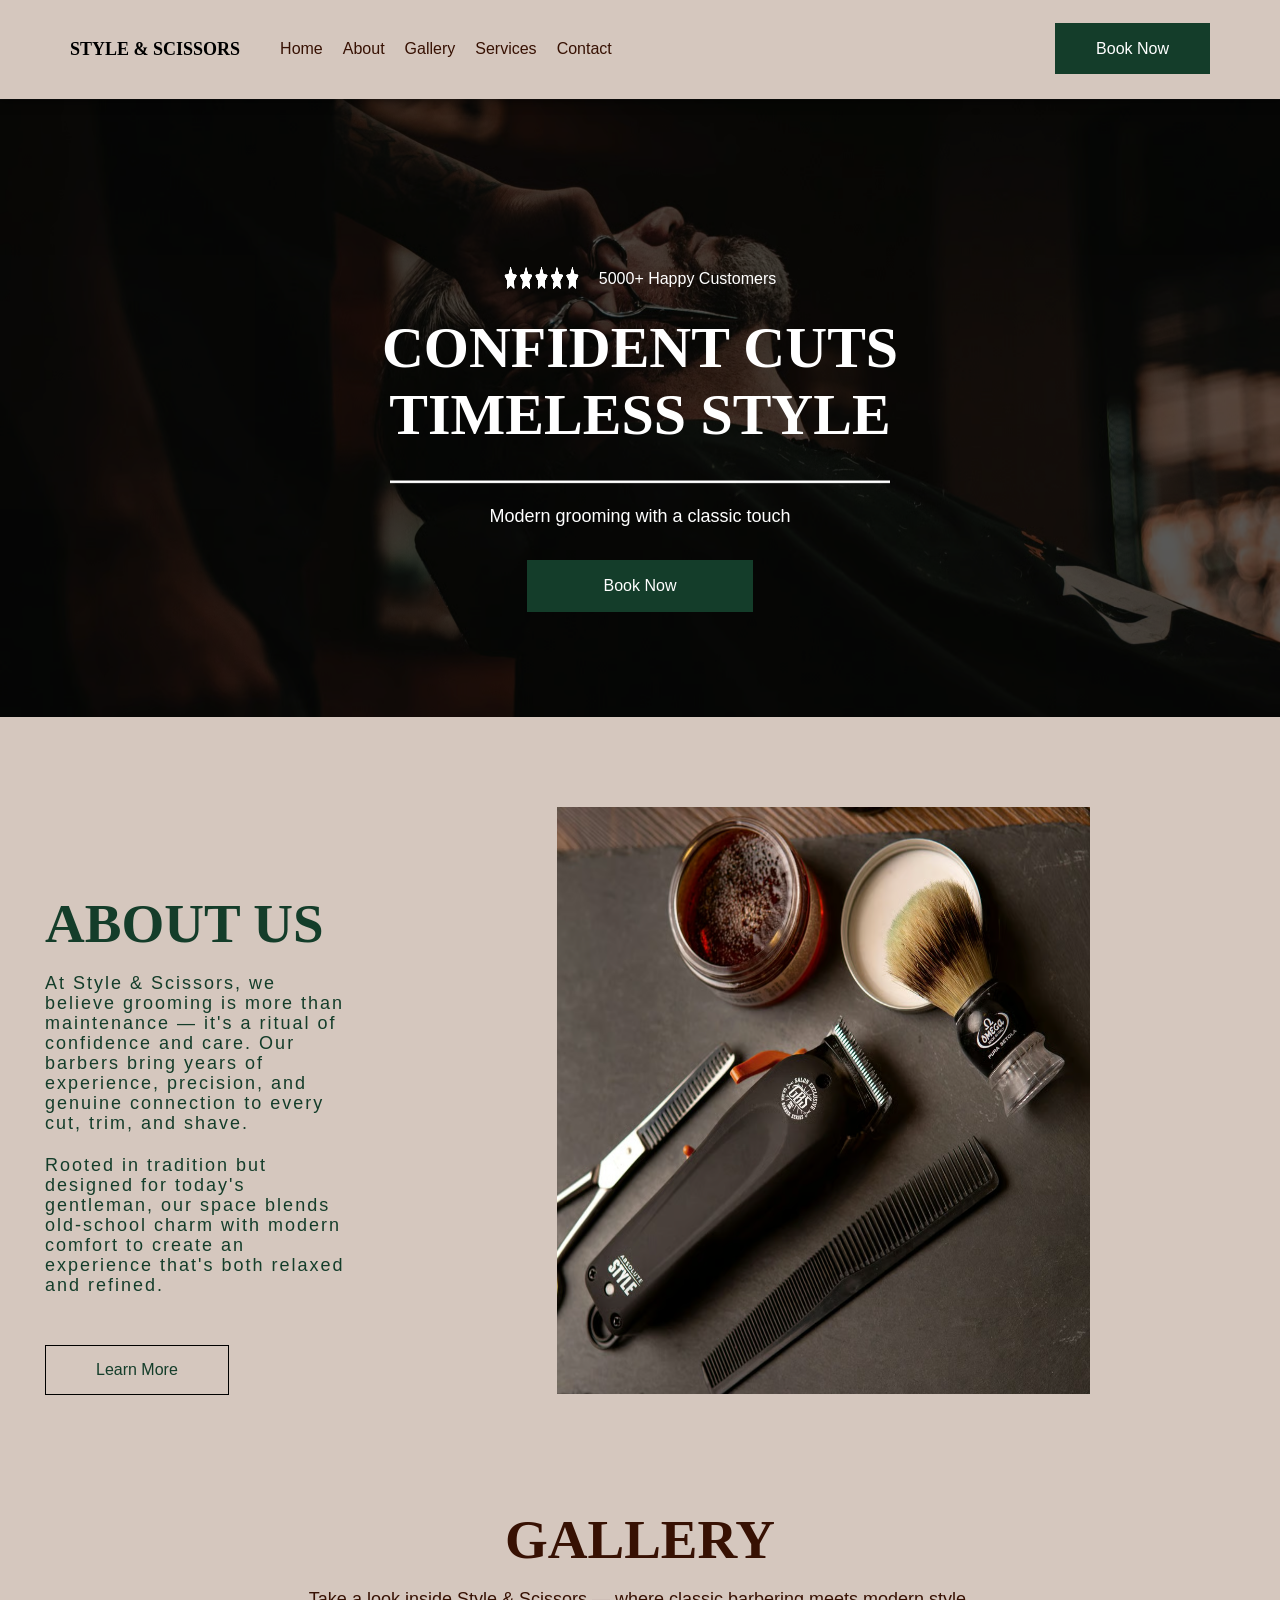
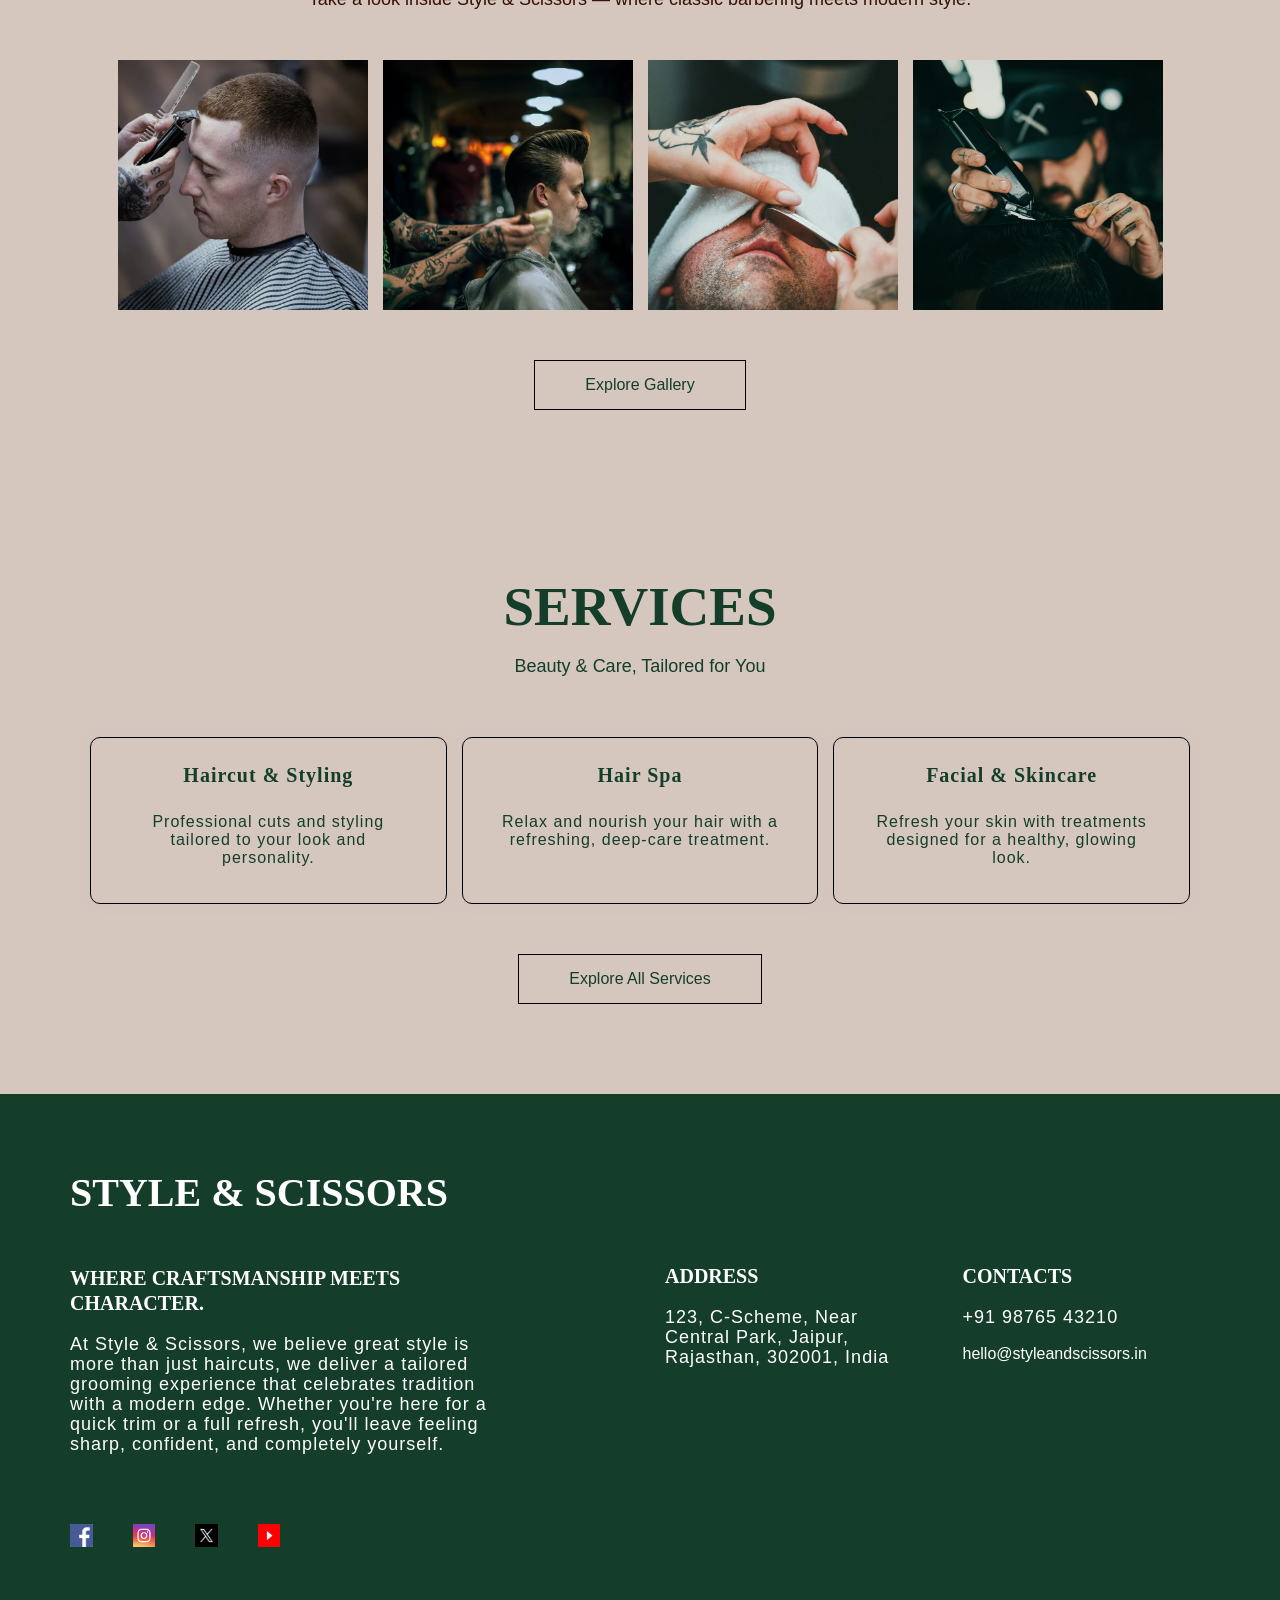
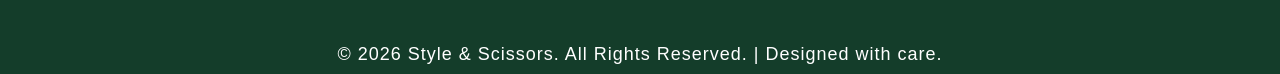
==== commit 541acdc2: "comepleted the responsiveness for navbar, footer, about, gallery" ====
--- a/index.html
+++ b/index.html
@@ -4,26 +4,38 @@
     <meta charset="UTF-8">
     <meta name="viewport" content="width=device-width, initial-scale=1.0">
     <title>Style & Scissors | Home</title>
-    <link rel="stylesheet" href="style_homepage.css">
+    <link rel="stylesheet" href="style.css">
 </head>
 <body>
-    <nav id="homepage_navbar">
-        <div id="logo_nav_alingment_div">
-           <header id="home-page-logo-header">
-             <h1>STYLE & SCISSORS</h1>
-           </header>
-           <div id="navbar_links_home_page_div">
-            <a class="navbar_links_home_page" href="index.html">Home</a>
-            <a class="navbar_links_home_page" href="about.html">About</a>
-            <a class="navbar_links_home_page" href="gallery.html">Gallery</a>
-            <a class="navbar_links_home_page" href="service.html">Services</a>
-            <a class="navbar_links_home_page" href="contact.html">Contact</a>
-            </div>
+    <nav id="navbar">
+
+    <div id="logo_nav_alingment_div">
+
+        <header id="logo-header">
+            <h1>STYLE & SCISSORS</h1>
+        </header>
+
+        <div id="navbar_links_home_page_div">
+            <a class="navbar_links" href="index.html">Home</a>
+            <a class="navbar_links" href="about.html">About</a>
+            <a class="navbar_links" href="gallery.html">Gallery</a>
+            <a class="navbar_links" href="service.html">Services</a>
+            <a class="navbar_links" href="contact.html">Contact</a>
         </div>
-        <div id="booknow_link_navbar">
-            <a id="booknow_link_homepage" href="booking.html">Book Now</a>
-        </div>
-    </nav>
+
+    </div>
+
+    <div id="booknow_link_navbar">
+        <a id="booknow_link" href="booking.html">Book Now</a>
+    </div>
+
+    <div id="hamburger_button_div">
+        <button id="hamburger_button">
+            <span></span>
+        </button>
+    </div>
+
+</nav>  
     <section>
         <img id="background_image_for_the_hero_section" src="background image home page.avif" alt="background image">
     </section>
@@ -118,8 +130,8 @@
             <a id="explore_services_link_for_services_section" href="service.html">Explore All Services</a>
         </div>
     </section>
-    <footer id="footer_for_homepage" >
-    <div id="align_div_for_footer_for_homepage">
+    <footer id="footer" >
+    <div id="align_div_for_footer">
         <div>
            <div>
             <h3 id="heading_for_footer">STYLE & SCISSORS</h3>
@@ -128,13 +140,13 @@
             <h4 id="second_tagline_for_footer_section">where craftsmanship meets character.</h4>
            </div>
            <div>
-            <p id="descripiton_for_footer_at_homepage">At Style & Scissors, we believe great style is more than just haircuts, we deliver a tailored grooming experience that celebrates tradition with a modern edge. Whether you're here for a quick trim or a full refresh, you'll leave feeling sharp, confident, and completely yourself.</p>
+            <p id="descripiton_for_footer">At Style & Scissors, we believe great style is more than just haircuts, we deliver a tailored grooming experience that celebrates tradition with a modern edge. Whether you're here for a quick trim or a full refresh, you'll leave feeling sharp, confident, and completely yourself.</p>
            </div>
-           <div id="footer_links_div_homepage">
-            <a class="footer_links_homepage" href=""><img class="footer_links_img_homepage" src="facebook_img.png" alt="facebook"></a>
-            <a class="footer_links_homepage" href=""><img class="footer_links_img_homepage" src="insta_logo.jpg" alt="Instagram"></a>
-            <a class="footer_links_homepage" href=""><img class="footer_links_img_homepage" src="logo for twitter.png" alt="X"></a>
-            <a class="footer_links_homepage" href=""><img class="footer_links_img_homepage" src="youtube logo.png" alt="Youtube"></a>
+           <div id="footer_links_div">
+            <a class="footer_links" href=""><img class="footer_links_img" src="facebook_img.png" alt="facebook"></a>
+            <a class="footer_links" href=""><img class="footer_links_img" src="insta_logo.jpg" alt="Instagram"></a>
+            <a class="footer_links" href=""><img class="footer_links_img" src="logo for twitter.png" alt="X"></a>
+            <a class="footer_links" href=""><img class="footer_links_img" src="youtube logo.png" alt="Youtube"></a>
            </div>
         </div>
         <div id="div_for_address_and_contacts_in_footer">
@@ -143,7 +155,7 @@
                    <h4 class="address_contact_heading_for_footer_section">Address</h4>
                 </div>
                 <div>
-                   <p class="information_address_contact_para_homepage">123, C-Scheme, Near Central Park, Jaipur, Rajasthan, 302001, India</p>
+                   <p class="information_address_contact_para">123, C-Scheme, Near Central Park, Jaipur, Rajasthan, 302001, India</p>
                 </div>
             </div>
             <div>
@@ -151,8 +163,8 @@
                    <h4 class="address_contact_heading_for_footer_section">Contacts</h4>
                 </div>
                 <div>
-                <p class="information_address_contact_para_homepage">+91 98765 43210</p>
-                <p><a id="information_contact_para_email_homepage" href="mailto:hello@styleandscissors.in">hello@styleandscissors.in</a></p>
+                <p class="information_address_contact_para">+91 98765 43210</p>
+                <p><a id="information_contact_para_email" href="mailto:hello@styleandscissors.in">hello@styleandscissors.in</a></p>
                 </div>
             </div>
         </div>
--- a/style.css
+++ b/style.css
@@ -0,0 +1,1304 @@
+body{
+    margin: 0;
+}
+
+/* NAVBAR AND FOOTER CSS FOR EACH SECTION */
+
+/* =========================
+   NAVBAR
+========================= */
+
+#navbar {
+    display: flex;
+    justify-content: space-between;
+    align-items: center;
+
+    position: -webkit-sticky;
+    position: sticky;
+    top: 0;
+
+    z-index: 100;
+
+    background-color: rgb(213, 199, 190, 1);
+
+    padding: 24px 70px;
+    min-width: 0;
+
+    box-shadow: 0px 0px 10px 1px rgb(0, 0, 0, 0.65);
+}
+
+
+/* =========================
+   LOGO
+========================= */
+
+#logo_nav_alingment_div {
+    display: flex;
+    justify-content: space-between;
+    align-items: center;
+    gap: 40px;
+}
+
+#logo-header {
+    font-family: 'cinzel', serif;
+    font-size: 12px;
+}
+
+
+/* =========================
+   NAVIGATION LINKS
+========================= */
+
+#navbar_links_home_page_div {
+    display: flex;
+    align-items: center;
+}
+
+.navbar_links {
+    font-family: 'work sans', sans-serif;
+    font-size: 16px;
+
+    padding-right: 20px;
+
+    text-decoration: none;
+    color: rgb(55, 17, 3);
+}
+
+
+/* =========================
+   BOOK NOW
+========================= */
+
+#booknow_link {
+    border: 2px solid #143d2a;
+
+    font-size: 16px;
+
+    padding: 15px 39px;
+
+    background-color: #143d2a;
+
+    text-decoration: none;
+    color: white;
+
+    font-family: 'work sans', sans-serif;
+}
+
+
+/* =========================
+   MOBILE MENU
+========================= */
+
+#mobile_menu {
+    display: flex;
+    align-items: center;
+
+    gap: 30px;
+
+    position: absolute;
+
+    top: 25%;
+    right: 0;
+
+    background-color: rgb(213, 199, 190, 1);
+
+    padding: 20px;
+}
+
+
+/* =========================
+   HAMBURGER
+========================= */
+
+#hamburger_button_div {
+    display: none;
+
+    justify-content: center;
+    align-items: center;
+}
+
+#hamburger_button {
+    position: relative;
+
+    width: 30px;
+    height: 20px;
+
+    border: none;
+    padding: 0;
+
+    background-color: transparent;
+}
+
+#hamburger_button::before,
+#hamburger_button span,
+#hamburger_button::after {
+    position: absolute;
+
+    width: 30px;
+    height: 3px;
+
+    background-color: #143d2a;
+}
+
+#hamburger_button::before {
+    content: "";
+
+    top: 50%;
+    left: 50%;
+
+    transform: translate(-50%, -10px);
+}
+
+#hamburger_button span {
+    display: block;
+
+    top: 50%;
+    left: 50%;
+
+    transform: translate(-50%, -50%);
+}
+
+#hamburger_button::after {
+    content: "";
+
+    top: 50%;
+    left: 50%;
+
+    transform: translate(-50%, 7px);
+}
+
+
+/* =========================
+   MOBILE — 900px AND BELOW
+========================= */
+
+@media screen and (max-width: 900px) {
+
+    #navbar_links_home_page_div {
+        display: none;
+    }
+
+    #booknow_link_navbar {
+        display: none;
+    }
+
+    #hamburger_button_div {
+        display: flex;
+    }
+
+}
+
+/* (B) footer:- */
+
+#footer{
+    background-color: #143d2a;
+}
+
+#align_div_for_footer{
+    display: flex;
+    gap: 50px;
+    padding:75px 70px;
+}
+
+#align_div_for_footer > div{
+    flex: 1;
+}
+
+#heading_for_footer{
+    margin-top:0;
+    font-size: 40px;
+    color: white;
+    font-family: 'cinzel',serif;
+    text-transform: uppercase;
+    margin-bottom: 50px;
+}
+
+#second_tagline_for_footer_section{
+    margin-top:0;
+    font-size: 20px;
+    color: white;
+    font-family: 'cinzel',serif;
+    text-transform: uppercase;
+    width: 80%;
+    margin-bottom: 10px;
+    line-height: 25px;
+}
+
+#descripiton_for_footer{
+    color: white;
+    font-family: 'work sans', sans-serif;
+    font-size: 18px ;
+    text-align: start;
+    width: 80%;
+    line-height: 20px;
+    letter-spacing: 1px;
+    margin-bottom: 70px;
+}
+
+#footer_links_div{
+    display: grid;
+    grid-template-columns: max-content max-content max-content max-content;
+    gap: 40px;
+}
+
+.footer_links{
+    font-family: 'work sans', sans-serif;
+    font-size: 16px;
+    text-decoration: none;
+    color: white;
+}
+
+.footer_links_img{
+    height: 22.5px;
+    width: 22.5px;
+}
+
+#div_for_address_and_contacts_in_footer{
+    display:flex ;
+    gap: 50px;
+}
+
+#div_for_address_and_contacts_in_footer > div {
+    flex: 1;
+}
+
+.address_contact_heading_for_footer_section{
+    margin-top:0;
+    font-size: 20px;
+    color: white;
+    font-family: 'cinzel',serif;
+    text-transform: uppercase;
+    margin-bottom: 10px;
+    line-height: 25px;
+    padding-top: 95px;
+}
+
+.information_address_contact_para{
+    color: white;
+    font-family: 'work sans', sans-serif;
+    font-size: 18px;
+    text-align: start;
+    line-height: 20px;
+    letter-spacing: 1px;
+}
+
+#information_contact_para_email{
+    font-family: 'work sans', sans-serif;
+    font-size: 16px;
+    padding-right: 20px;
+    text-decoration: none;
+    color: white;
+}
+
+#copyright_for_footer_para{
+    color: white;
+    font-family: 'work sans', sans-serif;
+    font-size: 18px;
+    text-align: center;
+    line-height: 20px;
+    letter-spacing: 1px;
+    margin-bottom: 0;
+    padding-bottom: 10px;
+}
+
+@media screen and (max-width:1240px) {
+    #align_div_for_footer, #navbar {
+        padding-left: 10px;
+        padding-right: 10px;
+    }
+}
+@media screen and (max-width: 800px) {
+
+    #align_div_for_footer {
+        display: grid;
+        grid-template-columns: 1fr;
+        justify-items: center;
+        align-items: center;
+        text-align: center;
+        padding: 40px;
+        gap: 40px;
+    }
+
+    #second_tagline_for_footer_section,
+#descripiton_for_footer {
+    width: 100%;
+    margin-left: auto;
+    margin-right: auto;
+    text-align: center;
+}
+
+    #div_for_social_media_links {
+        display: flex;
+        justify-content: center;
+        align-items: center;
+    }
+    #footer_links_div {
+    display: flex;
+    justify-content: center;
+    align-items: center;
+}
+
+}
+@media screen and (max-width: 480px) {
+    #div_for_address_and_contacts_in_footer {
+        display: grid;
+        grid-template-columns: 1fr;
+        justify-content: center;
+        align-items: center;
+        justify-items: center;
+        text-align: center;
+        padding: 0 40px;
+        gap: 0;
+    }
+}
+@media screen and (max-width: 480px) {
+    .address_contact_heading_for_footer_section {
+        padding-top: 0;
+    }
+    .information_address_contact_para{
+        padding-bottom: 20px;
+    }
+}
+
+
+
+/* 1 CSS FOR HOME PAGE */
+
+
+#hero_section_homepage{
+    padding: 50px;
+    background-color: rgb(0,0,0,0.65);
+}
+
+#background_image_for_the_hero_section{
+    position: fixed;
+    z-index: -50;
+    height: 100%;
+    width: 100%;
+}
+
+#div_for_5stars_and_para{
+    display: flex;
+    justify-content: center;
+    gap: 20px;
+    align-items: center;
+    padding-top: 105px;
+}
+
+#id_for_herosection_5star{
+    height: 25px;
+    width: 75px;
+}
+
+#id_for_herosection_5000{
+    font-family: 'work sans', sans-serif;
+    font-size: 16px;
+    color: white;
+}
+
+#for2ndh2inherosection{
+    text-transform: uppercase;
+    color: white;
+    font-size: 58px;
+    font-weight: bolder;
+    font-family: 'cinzel',serif;
+    display: flex;
+    justify-content: center;
+    text-align: center;
+    margin: 10px 0;
+}
+
+#id_for_herosection_divider_white{
+    display: flex;
+    justify-content: center;
+    align-items: center;
+}
+
+#id_for_herosection_divider_white_image{
+    height: 100px;
+    width: 500px;
+    position: relative;
+    top: -25px;
+}
+
+#for_tagline_hero_section{
+    font-size: 18px;
+    color: white;
+    font-family: 'work sans', sans-serif;
+    display: flex;
+    justify-content: center;
+    align-items: center;
+    position: relative;
+    top: -70px;
+}
+
+#booknow_link_hero_section_div{
+    display: flex;
+    justify-content: center;
+    align-items: center;
+    position: relative;
+    top: -55px;
+}
+
+#booknow_link_hero_section{
+    border: 2px solid #143d2a;
+    font-size: 16px;
+    padding: 15px 75px;
+    background-color: #143d2a;
+    text-decoration: none;
+    color: white;
+    font-family: 'work sans', sans-serif;
+}
+
+#id_for_aboutus_section{
+    background-color: rgb(213, 199, 190, 1);
+    display: flex;
+    justify-content: space-between;
+    padding: 90px 90px 90px 45px;
+}
+
+#heading_for_about_us_section{
+    color: #143d2a;
+    font-family: 'cinzel',serif;
+    font-size: 55px;
+    margin-top: 85px;
+    margin-bottom: 10px;
+    text-transform: uppercase;
+}
+
+.para_for_about_us_homepage{
+    color: #143d2a;
+    font-size: 18px;
+    font-family: 'work sans', sans-serif;
+    text-align: start;
+    width: 60%;
+    line-height: 20px;
+    letter-spacing: 2px;
+    margin-bottom: 22px;
+}
+
+#learn_more_link_for_about_us_section_div{
+    display: flex;
+    justify-content: start;
+    margin-top: 50px;
+}
+
+#learn_more_link_for_about_us_section{
+    border: 1px solid black;
+    font-size: 16px;
+    padding: 15px 50px;
+    text-decoration: none;
+    color: #143d2a;
+    font-family: 'work sans', sans-serif;
+}
+
+#id_for_aboutsection_trimmer_brush_image{
+    height: 587px;
+    width: 533px;
+    padding-right: 100px;
+}
+
+#id_for_gallery_section{
+    background-color: rgb(213, 199, 190, 1);
+    padding-top: 20px;
+    padding-left: 90px;
+    padding-right: 90px;
+    padding-bottom: 90px;
+}
+
+#heading_for_gallery_section{
+    color: rgb(55, 17, 3);
+    font-family: 'cinzel',serif;
+    font-size: 55px;
+    text-transform: uppercase;
+    text-align: center;
+    margin-bottom: 0;
+    margin-top: 0;
+}
+
+#tagline_for_gallery_homepage{
+    color: rgb(55, 17, 3);
+    font-family: 'work sans', sans-serif;
+    font-size: 18px;
+    text-align: center;
+}
+
+#div_for_gallery_images_homepage{
+    display: grid;
+    grid-template-columns: repeat(4, 250px);
+    margin-top: 50px;
+    gap: 15px;
+    justify-content: center;
+}
+
+.images_for_gallery_homepage{
+    height: 250px;
+    width: 250px;
+}
+
+#explore_gallery_link_for_gallery_section_div{
+    display: flex;
+    justify-content: center;
+    margin-top: 50px;
+}
+
+#explore_gallery_link_for_gallery_section{
+    border: 1px solid black;
+    font-size: 16px;
+    padding: 15px 50px;
+    text-decoration: none;
+    color: #143d2a;
+    font-family: 'work sans', sans-serif;
+}
+
+#id_for_service_section{
+    background-color: rgb(213, 199, 190, 1);
+    padding-top: 20px;
+    padding-left: 90px;
+    padding-right: 90px;
+    padding-bottom: 90px;
+}
+
+#heading_for_service_section{
+    color: #143d2a;
+    font-family: 'cinzel',serif;
+    font-size: 55px;
+    text-transform: uppercase;
+    text-align: center;
+    margin-bottom: 10px;
+}
+
+#tagline_for_service_homepage{
+    color: #143d2a;
+    font-family: 'work sans', sans-serif;
+    font-size: 18px;
+    text-align: center;
+}
+
+#div_for_service_section_3_kinds_of_services{
+    display: grid;
+    grid-template-columns: 1fr 1fr 1fr;
+    gap: 15px;
+    margin-top: 50px;
+}
+
+.single_section_div_for_services_homepage{
+    border: 1px solid black;
+    box-shadow: 0px 0px 10px 0px rgba(195.5, 195.5, 195.5, 0.5);
+    border-radius: 10px;
+    margin-top: 10px;
+    min-width: 0px;
+    letter-spacing: 1px;
+}
+
+.heading_for_servies_in_homepage{
+    text-align: center;
+    font-size: 20px;
+    color: #143d2a;
+    font-family: 'cinzel',serif;
+    text-transform: capitalize;
+    margin-bottom: 10px;
+}
+
+.descripiton_for_services_at_homepage_div{
+    display: flex;
+    justify-content: center;
+    margin-bottom: 20px;
+}
+
+.descripiton_for_services_at_homepage{
+    color: #143d2a;
+    font-family: 'work sans', sans-serif;
+    font-size: 16px;
+    text-align: center;
+    width: 80%;
+}
+
+#explore_services_link_for_services_section_div{
+    display: flex;
+    justify-content: center;
+    margin-top: 50px;
+}
+
+#explore_services_link_for_services_section{
+    border: 1px solid black;
+    font-size: 16px;
+    padding: 15px 50px;
+    text-decoration: none;
+    color: #143d2a;
+    font-family: 'work sans', sans-serif;
+}
+
+
+/* 2 CSS FOR ABOUT PAGE :- */
+
+#info_section_for_about_us{
+    background-color: rgb(213, 199, 190, 1);
+    display: flex;
+    justify-content: space-between;
+    padding: 55px 100px;
+}
+
+#heading_for_about_us_page{
+    color: rgb(55, 17, 3);
+    font-family: 'cinzel',serif;
+    font-size: 55px;
+    margin: 25px 0;
+    text-transform: uppercase;
+}
+
+.para_for_about_us_page{
+    color: rgb(55, 17, 3);
+    font-size: 16px;
+    font-family: 'work sans', sans-serif;
+    text-align: start;
+    width: 90%;
+    line-height: 20px;
+    letter-spacing: 2px;
+}
+
+#id_for_about_section_img{
+    height: clamp( 290px,38vw,385px);
+    width: clamp(345px,38vw,429px);
+}
+
+#founder_section_for_about_us{
+    background-color: rgb(213, 199, 190, 1);
+    display: grid;
+    grid-template-columns: 1fr 1fr;
+    padding: 55px 100px;
+    gap: 0;
+}
+
+#id_for_founder_section_img{
+    height: clamp( 290px,38vw,462px);
+    width: clamp(345px,38vw,411px);
+}
+
+#div_for_founder_heading_and_para{
+    margin-left: auto;
+}
+
+#heading_for_founder_section{
+    color: #143d2a;
+    font-family: 'cinzel',serif;
+    font-size: 55px;
+    margin-bottom: 10px;
+    text-transform: uppercase;
+}
+
+#tagline_for_founder_section{
+    color: #143d2a;
+    font-size: 18px;
+    font-family: 'work sans', sans-serif;
+    text-align: start;
+    line-height: 20px;
+    letter-spacing: 2px;
+    font-weight: bold;
+}
+
+.para_for_founder_section{
+    color: #143d2a;
+    font-size: 16px;
+    font-family: 'work sans', sans-serif;
+    text-align: start;
+    line-height: 20px;
+    letter-spacing: 2px;
+    margin-bottom: 22px;
+}
+
+#section_for_review_page_aboutus{
+    display: grid;
+    grid-template-columns: 1fr 1fr;
+    background-color: rgb(213, 199, 190, 1);
+    padding: 55px 100px;
+}
+
+#div_for_reviews__headings_aboutuspage{
+    margin-right: 75px;
+}
+
+.headings_of_review_section_aboutuspage{
+    color: #143d2a;
+    font-family: 'cinzel',serif;
+    font-size: 48px;
+    margin-bottom: 10px;
+    text-transform: uppercase;
+}
+
+#div_for_600_and_2_review{
+    display: flex;
+    justify-content: start;
+    gap: 100px;
+}
+
+.para_for_about_us_page_reviews_section_headings{
+    color: #143d2a;
+    font-size: 18px;
+    font-family: 'work sans', sans-serif;
+    text-align: start;
+    line-height: 20px;
+    letter-spacing: 2px;
+    margin-bottom: 75px;
+}
+
+#img_for_review_about_us_page{
+    height:111px;
+    width: 286px;
+    margin: 0 auto;
+}
+
+.div_for_name_and_stars{
+    display: flex;
+    justify-content: start;
+    gap: 70px;
+}
+
+.names_of_reviwers_about_us_page{
+    color: #143d2a;
+    font-family: 'cinzel',serif;
+    font-size: 22px;
+    margin-bottom: 10px;
+    text-transform: uppercase;
+}
+
+.images_of_green_star{
+    height: 21px;
+    width: 125px;
+    align-self: center;
+    transform: translateY(20px);
+}
+
+.para_for_review_aboutuspage{
+    color: #143d2a;
+    font-size: 16px;
+    font-family: 'work sans', sans-serif;
+    text-align: start;
+    line-height: 20px;
+    letter-spacing: 2px;
+    width: 90%;
+}
+
+.divider_line_for_reviews{
+    height:75px;
+    width:690px;
+    position: relative;
+    top: -15px;
+    margin-bottom: -30px;
+}
+
+@media screen and (max-width:1240px) {
+    #section_for_review_page_aboutus, #founder_section_for_about_us, #info_section_for_about_us {
+        padding: 55px 10px;
+    }
+}
+
+@media screen and (max-width:930px) {
+    #section_for_review_page_aboutus, #founder_section_for_about_us, #info_section_for_about_us {
+        display: grid;
+        grid-template-columns: 1fr;
+        justify-content: center;
+        align-items: center;
+        justify-items: center;
+        text-align: center;
+        padding: 40px 40px;
+        gap: 0;
+
+    }
+
+    #founder_section_for_about_us{
+        #div_for_founder_image{
+            order: 2;
+        }
+        #div_for_founder_heading_and_para{
+            order: 1;
+        }
+    }
+
+
+    .para_for_founder_section,.para_for_about_us_page{
+       justify-content: center;
+       text-align: left;
+       padding-bottom: 5px;
+    }
+    #tagline_for_founder_section{
+        text-align: center;
+    }
+    #id_for_about_section_img,#id_for_founder_section_img {
+        padding-top: 30px;
+    }
+    
+    #div_for_600_and_2_review, .div_for_name_and_stars, .para_for_review_aboutuspage {
+        justify-content: center;
+        text-align: center;
+        margin: 0 auto;
+    }
+    .para_for_review_aboutuspage{
+        width: 80%;
+        padding-top: 20px;
+        
+    }
+
+    .divider_line_for_reviews{
+        width:  clamp(514px,20vw,690px);
+    }
+
+    #img_for_review_about_us_page {
+        margin: 0 auto;
+    }
+
+    #div_for_reviews__headings_aboutuspage {
+        margin-right: 0;
+    }
+
+}
+@media screen and (max-width:580px) {
+    #heading_for_about_us_page,#heading_for_founder_section, .headings_of_review_section_aboutuspage {
+        font-size: clamp(35px,8.5vw,55px);
+        margin: 0 auto;
+    }
+        .div_for_name_and_stars{
+            gap: 30px;
+        }
+        .divider_line_for_reviews{
+            width: clamp(320px,40vw,514px);
+        }
+
+        #img_for_review_about_us_page {
+        margin: 0 auto;
+    }
+}
+
+
+/* 3 CSS FOR GALLERY PAGE :- */
+
+#info_section_for_gallery{
+    background-color: rgb(213, 199, 190, 1);
+    display: flex;
+    justify-content: space-between;
+    padding: 55px 100px;
+}
+
+#heading_for_gallery_page{
+    color: rgb(55, 17, 3);
+    font-family: 'cinzel',serif;
+    font-size: 55px;
+    margin: 25px 0;
+    text-transform: uppercase;
+}
+
+.para_for_gallery_page{
+    color: rgb(55, 17, 3);
+    font-size: 16px;
+    font-family: 'work sans', sans-serif;
+    text-align: start;
+    width: 80%;
+    line-height: 20px;
+    letter-spacing: 2px;
+}
+
+#id_for_gallery_section_img{
+    height: clamp( 290px,38vw,462px);
+    width: clamp(345px,38vw,411px);
+}
+
+#div_for_gallery_images_page{
+    display: grid;
+    grid-template-columns: max-content max-content max-content;
+    padding: 55px 100px;
+    background-color: rgb(213, 199, 190, 1);
+    gap:clamp(10px,1.5vw,20px);
+    justify-content: center;
+}
+
+.images_for_gallery_page{
+    height: clamp(285px,30vw,382.4px);
+    width: clamp(285px,30vw,382.4px);
+}
+
+@media screen and (max-width:1240px) {
+    #info_section_for_gallery, #div_for_gallery_images_page {
+        padding: 55px auto;
+    }
+
+}
+
+    @media screen and (max-width:930px) {
+   #info_section_for_gallery {
+        display: grid;
+        grid-template-columns: 1fr;
+        justify-content: center;
+        align-items: center;
+        justify-items: center;
+        text-align: center;
+        padding: 40px 40px;
+        gap: 0;
+
+    }
+    .para_for_gallery_page{
+        justify-content: center;
+       text-align: justify;
+       padding-bottom: 10px;
+       margin: 0 auto;
+    }
+
+    #id_for_gallery_section_img {
+        padding-top: 75px;
+    }
+
+    .images_for_gallery_page{
+    height: clamp(150px,30vw,285px);
+    width: clamp(150px,30vw,285px);
+}
+}
+
+    @media screen and (max-width:580px) {
+        .images_for_gallery_page{
+    height: clamp(90px,30vw,150px);
+    width: clamp(90px,30vw,150px);
+    }
+        #div_for_gallery_images_page{
+            gap: 9px;
+        }
+        #heading_for_gallery_page {
+            font-size: clamp(45px,8.5vw,55px);
+        margin: 0 auto;
+        padding-bottom: 30px;
+        }
+
+        #id_for_gallery_section_img{
+           height: clamp( 250px,38vw,290px);
+            width: clamp(300px,38vw,345px);
+}
+}
+
+/* 4 CSS FOR SERVICES PAGE:- */
+
+#info_section_for_services_page{
+    background-color: rgb(213, 199, 190, 1);
+    display: flex;
+    justify-content: space-between;
+    padding: 55px 100px;
+}
+
+#heading_for_services_page{
+    color: rgb(55, 17, 3);
+    font-family: 'cinzel',serif;
+    font-size: 55px;
+    margin: 25px 0;
+    text-transform: uppercase;
+}
+
+.para_for_services_page{
+    color: rgb(55, 17, 3);
+    font-size: 18px;
+    font-family: 'work sans', sans-serif;
+    text-align: start;
+    width: 80%;
+    line-height: 20px;
+    letter-spacing: 2px;
+}
+
+#id_for_services_section_img{
+    height: 385px;
+    width: 429px;
+}
+
+#div_for_all_the_services{
+    display: grid;
+    grid-template-columns: 1fr 1fr 1fr 1fr;
+    padding: 55px 100px;
+    background-color: rgb(213, 199, 190, 1);
+    gap: 20px;
+    justify-content: center;
+}
+
+.div_for_each_service{
+    border: 1px solid black;
+    box-shadow: 0px 0px 10px 0px rgba(195.5, 195.5, 195.5, 0.5);
+    border-radius: 10px;
+    margin-top: 10px;
+    min-width: 0px;
+    letter-spacing: 1px;
+}
+
+.heading_of_each_srvice{
+    text-align: center;
+    font-size: 20px;
+    color:rgb(55, 17, 3);
+    font-family: 'cinzel',serif;
+    text-transform: capitalize;
+    padding:50px 25px;
+}
+
+
+/* 5 CSS FOR CONTACT PAGE:- */
+
+#section_for_contact_page_divider{
+    background-color: rgb(213, 199, 190, 1);
+    display: flex;
+    justify-content: start;
+    padding: 55px 200px;
+}
+
+#heading_in_the_contact_page{
+    color:rgb(55, 17, 3);
+    font-family: 'cinzel',serif;
+    font-size: 48px;
+    margin-bottom: 10px;
+    text-transform: uppercase;
+}
+
+#tagline_for_contact_page{
+    color:rgb(55, 17, 3);
+    font-size: 18px;
+    font-family: 'work sans', sans-serif;
+    text-align: start;
+    line-height: 20px;
+    letter-spacing: 2px;
+}
+
+.phone_and_mail_heading_contact_page{
+    color: rgb(55, 17, 3);
+    font-size: 18px;
+    font-family: 'work sans', sans-serif;
+    text-align: start;
+    line-height: 20px;
+    letter-spacing: 1px;
+    text-transform: capitalize;
+}
+
+#phone_number_contact_page{
+    color: rgb(55, 17, 3);
+    font-size: 16px;
+    font-family: 'work sans', sans-serif;
+    text-align: start;
+    line-height: 20px;
+    letter-spacing: 1px;
+    text-transform: capitalize;
+}
+
+#email_for_contact_page{
+    color: rgb(55, 17, 3);
+    font-size: 16px;
+    font-family: 'work sans', sans-serif;
+    text-align: start;
+    line-height: 20px;
+    letter-spacing: 1px;
+    text-decoration: none;
+}
+
+#div_for_email_contact_page{
+    margin-bottom: 30px;
+}
+
+#div_with_info_on_contact_page{
+    width: 30%;
+}
+
+#form_on_the_contact_page{
+    margin: 15px auto;
+    padding: 10px 20px;
+    border: 2px solid rgb(213, 199, 190, 1);
+    width: clamp(237px, 31vw, 400px);
+    background-color: rgb(213, 199, 190, 1);
+}
+
+#project1_contact_me_form{
+    display: grid;
+}
+
+#name,
+#email,
+#mobile_number,
+#message{
+    border: 2px solid black;
+    width: 600px;
+    font-size: clamp(8px, 2vw, 14px);
+    margin-bottom: 27px;
+    padding: 16px;
+    border: 1px solid rgb(55, 17, 3);
+}
+
+.formcontents{
+    color:rgb(55, 17, 3);
+    font-family: 'cinzel',serif;
+    font-size: 15px;
+    text-transform: uppercase;
+}
+
+#message{
+    resize:none;
+    height: 75px;
+}
+
+input[type="text"],
+input[type="email"],
+input[type="tel"],
+textarea{
+    font-size: 75px;
+    font-family: 'cinzel',serif;
+    text-transform: uppercase;
+    color:rgb(55, 17, 3);
+}
+
+#submit_button_contact{
+    border: 2px solid #143d2a;
+    font-size: 16px;
+    padding: 15px 75px;
+    background-color: #143d2a;
+    text-decoration: none;
+    color: white;
+    font-family: 'work sans', sans-serif;
+}
+
+#section_for_map{
+    padding: 55px 200px;
+    background-color: rgb(213, 199, 190, 1);
+}
+
+#map_for_contact_page{
+    width: 100%;
+}
+
+
+/* 6 CSS FOR BOOKING PAGE:- */
+
+
+/* =========================
+   BOOKING PAGE
+   ========================= */
+
+#section_for_booking_page{
+    background-color: rgb(213, 199, 190, 1);
+    padding: 55px;
+}
+
+#heading_for_booking_page{
+    color: #143d2a;
+    font-family: 'cinzel', serif;
+    font-size: 48px;
+    margin: 0;
+    text-transform: uppercase;
+    text-align: center;
+}
+
+#divider_for_booking_page_heading_div{
+    display: flex;
+    justify-content: center;
+    align-items: center;
+    margin-top: 20px;
+    position: relative;
+    top: -75px;
+}
+
+#divider_for_booking_page_heading{
+    width: 700px;
+    height: auto;
+}
+
+
+/* =========================
+   FORM
+   ========================= */
+
+#form_on_the_booking_page{
+    width: 90%;
+    max-width: 1100px;
+    margin: 0 auto;
+}
+
+#project1_booking_form{
+    display: grid;
+    gap: 30px;
+}
+
+
+/* Each row contains two fields */
+
+.align_div_for_booking{
+    display: grid;
+    grid-template-columns: 1fr 1fr;
+    gap: 40px;
+}
+
+
+/* Individual field */
+
+ .booking_field{
+    display: flex;
+    flex-direction: column;
+    gap: 10px;
+}
+
+
+/* Labels */
+
+.booking_field label,
+.booking_message_field label{
+    color: #371103;
+    font-family: 'work sans', sans-serif;
+    font-size: 17px;
+    font-weight: 500;
+}
+
+
+/* Inputs and select */
+
+#name_booking,
+#email_booking,
+#mobile_number_booking,
+#date_booking,
+#time_booking,
+#servicetype_booking{
+    width: 100%;
+    box-sizing: border-box;
+    border: 1px solid rgb(55, 17, 3);
+    padding: 16px;
+    font-size: 16px;
+    background-color: white;
+}
+
+
+/* Message */
+
+.booking_message_field{
+    display: flex;
+    flex-direction: column;
+    gap: 10px;
+}
+
+#message_booking{
+    width: 100%;
+    box-sizing: border-box;
+    border: 1px solid rgb(55, 17, 3);
+    padding: 16px;
+    font-size: 16px;
+    resize: none; 
+} 
+
+
+/* Submit button */
+
+#submit_button_div{
+    display: flex;
+    justify-content: center;
+    margin-top: 10px;
+}
+
+#submit_button{
+    border: 2px solid #143d2a;
+    background-color: #143d2a;
+    color: white;
+    font-family: 'work sans', sans-serif;
+    font-size: 16px;
+    padding: 14px 60px;
+    cursor: pointer;
+} 
+
+@media screen and (max-width:1240px){
+    #section_for_booking_page{
+        padding-left: 10px;
+        padding-right: 10px;
+    }
+}
